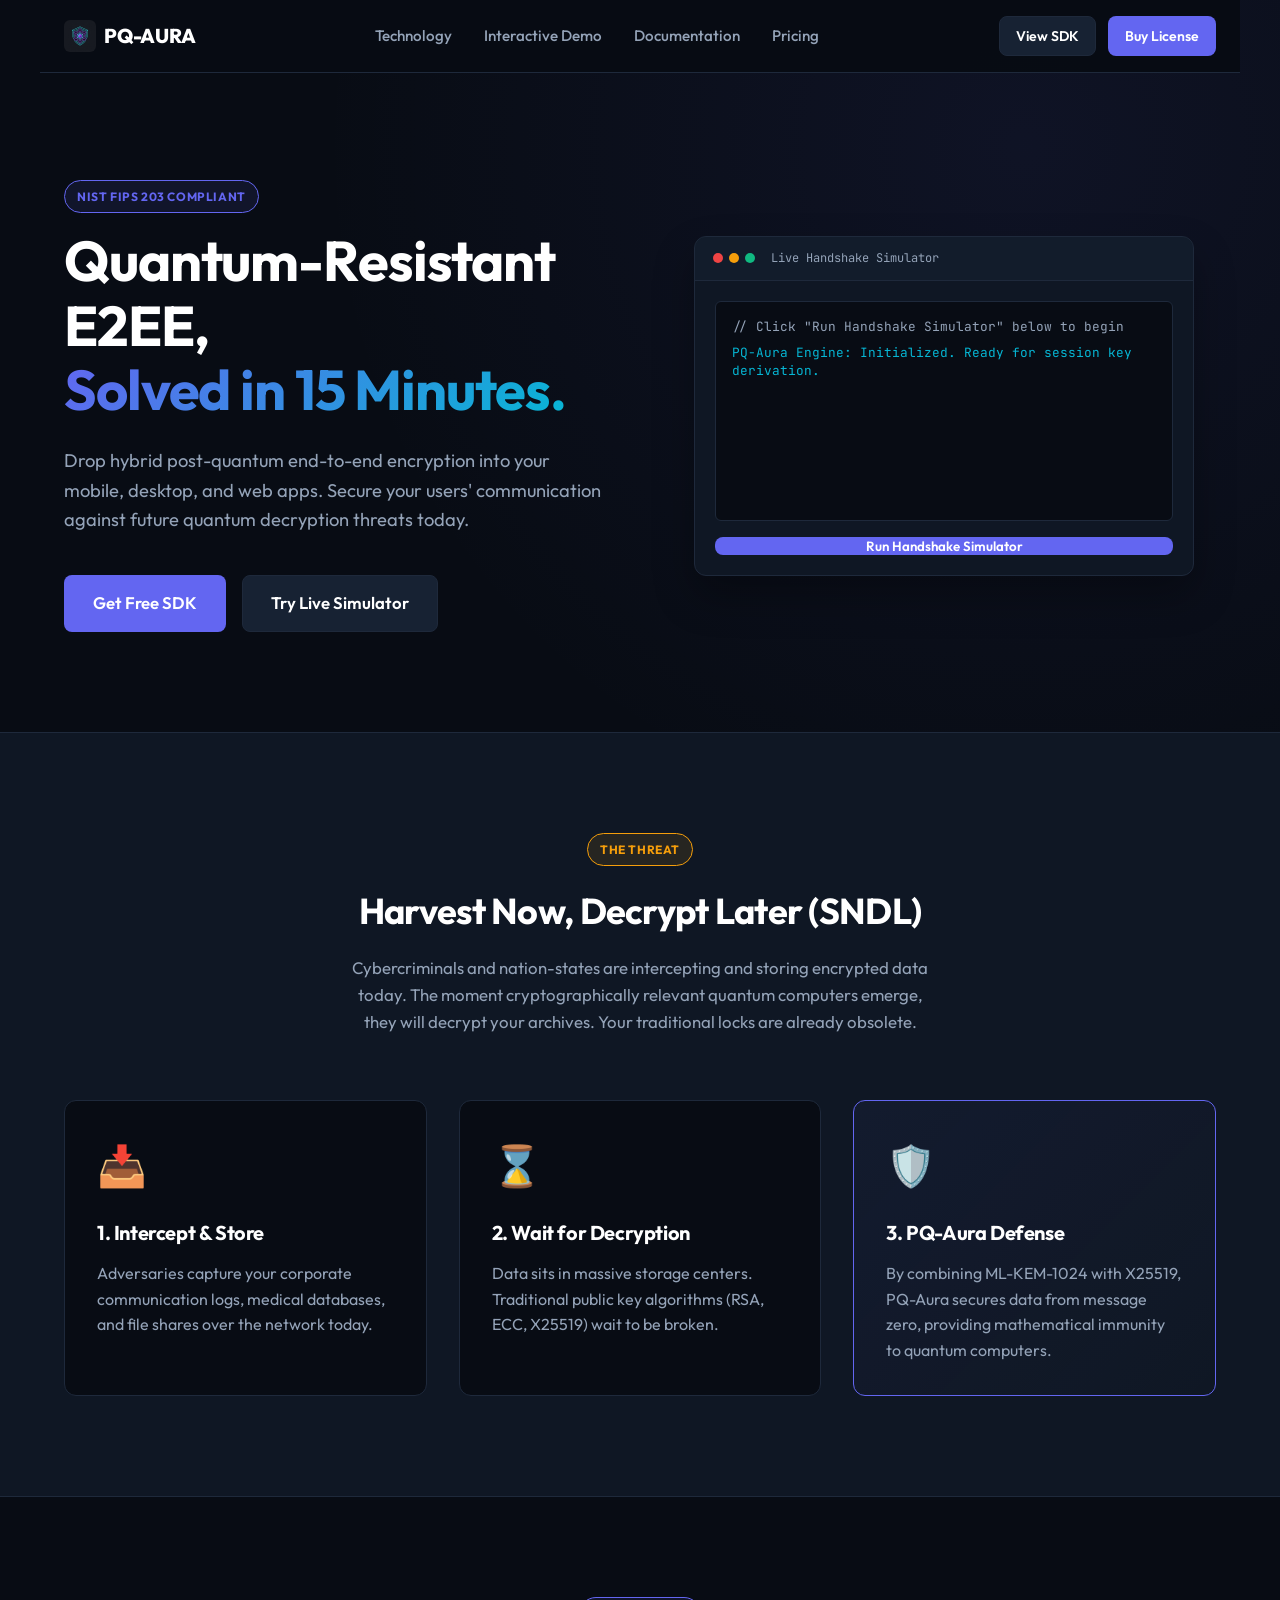
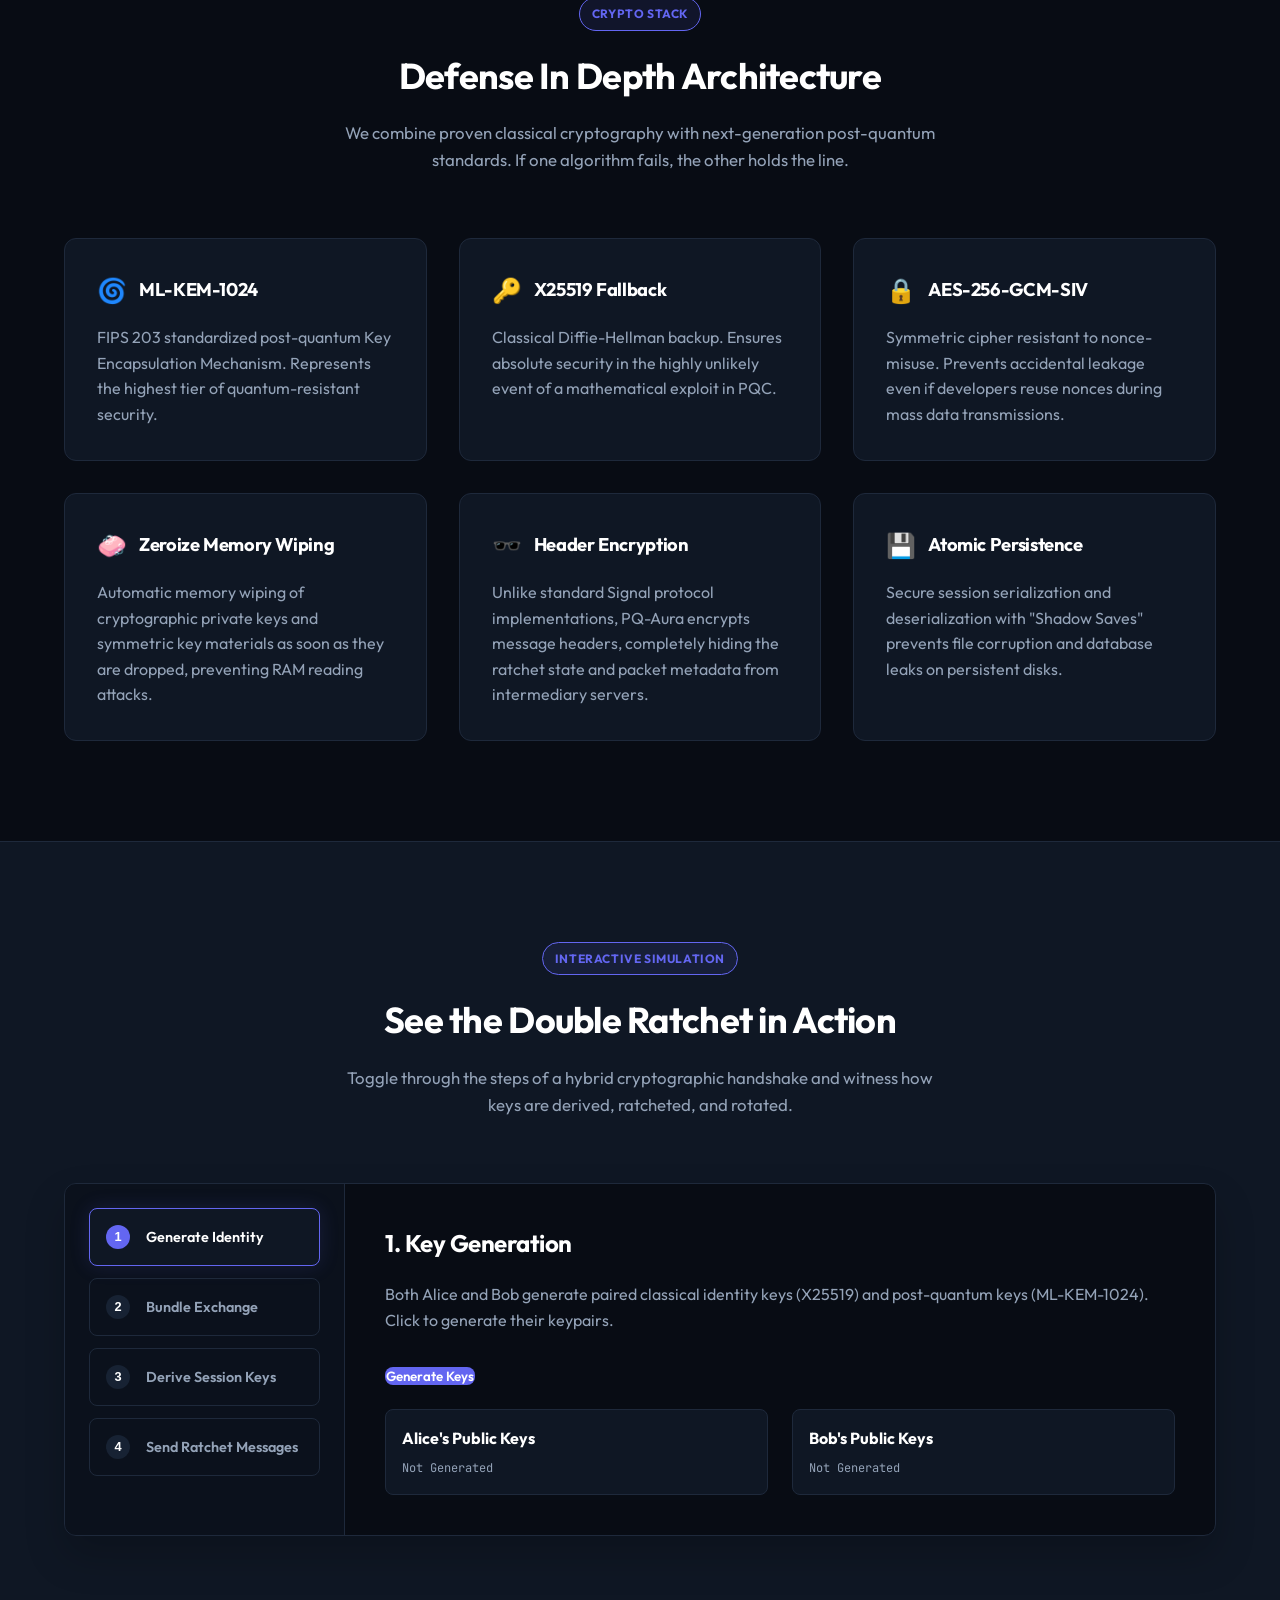
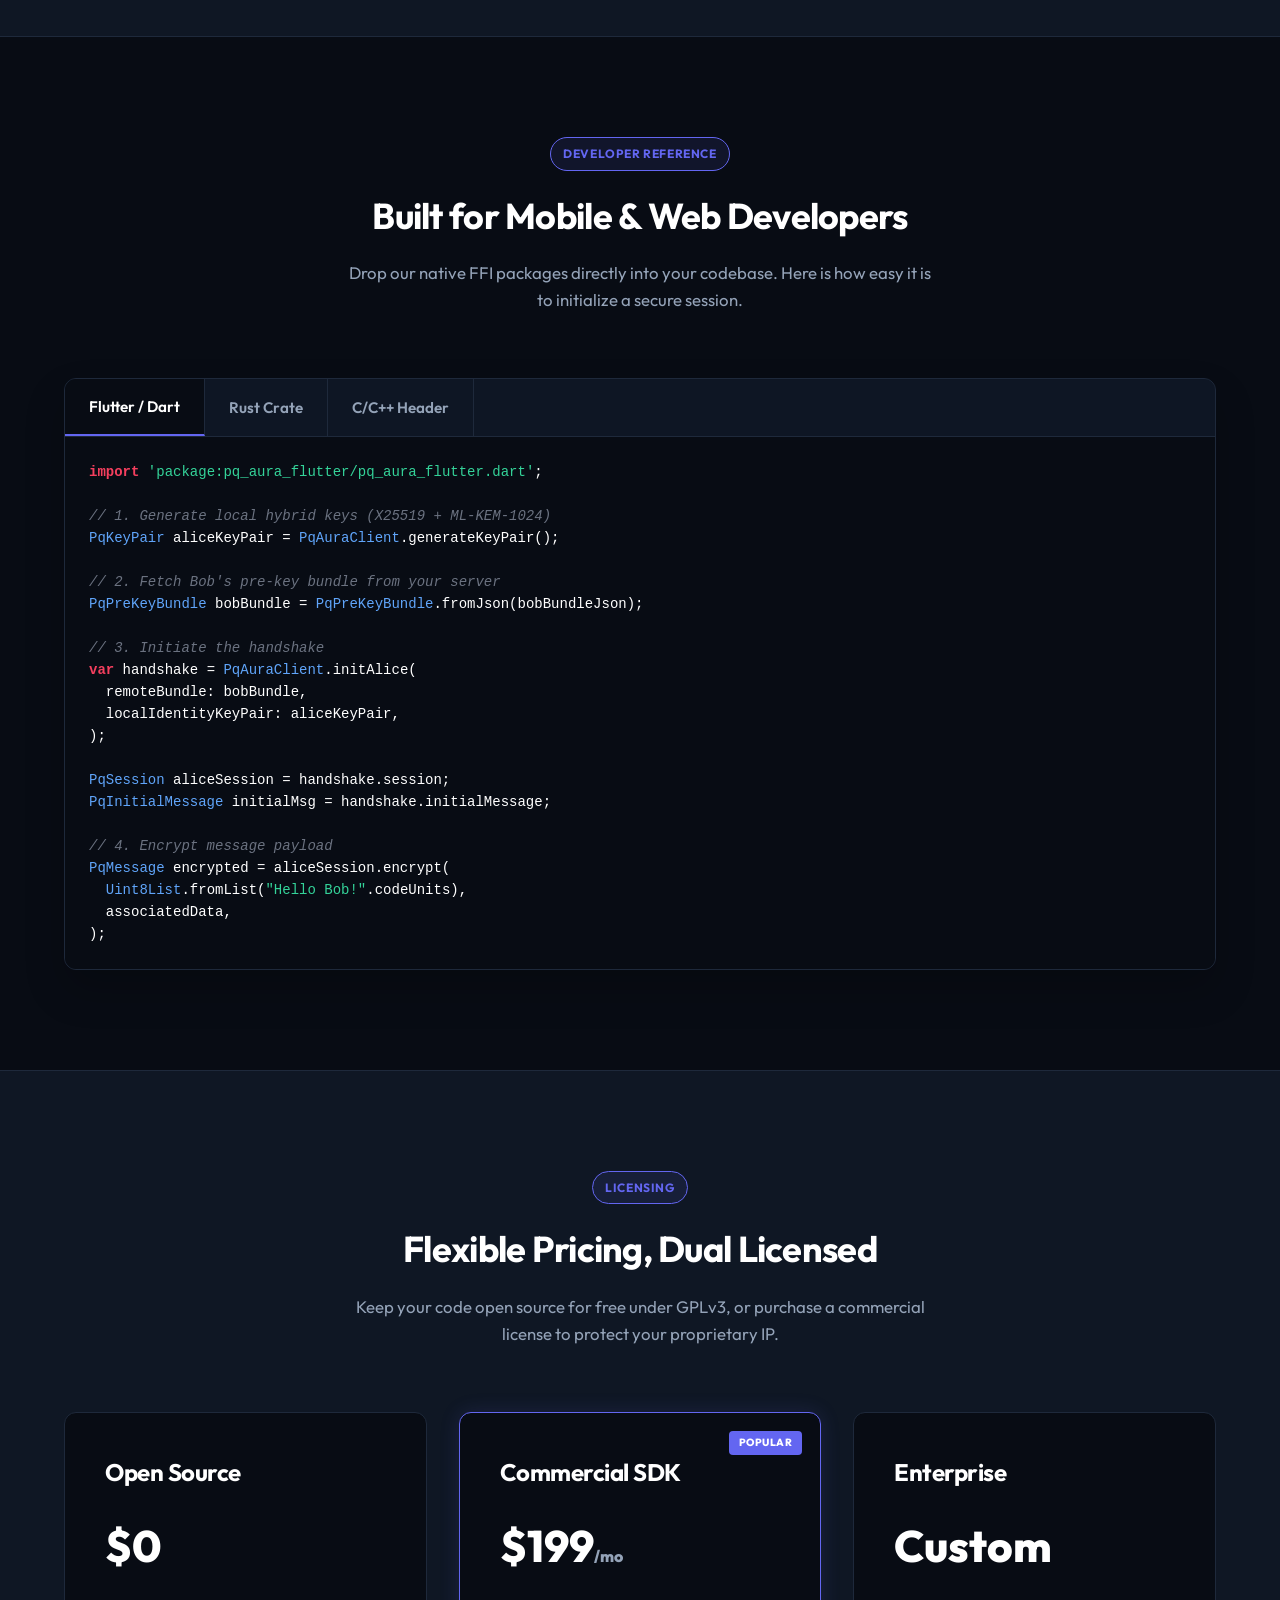
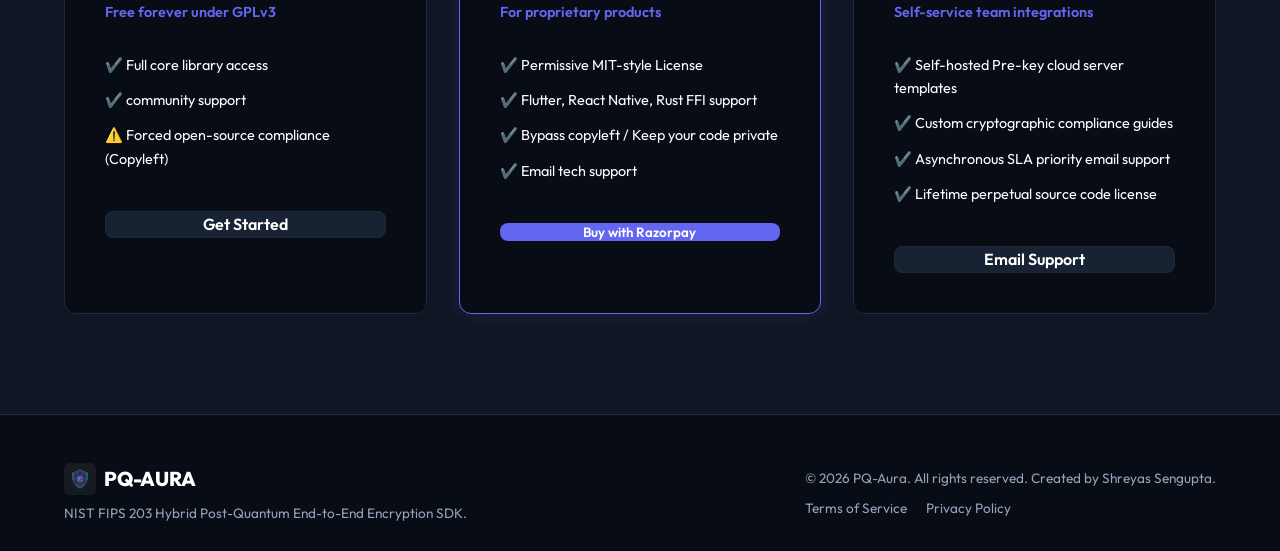
==== website/index.html @ 1860d5ac "Initial commit" ====
<!DOCTYPE html>
<html lang="en">
<head>
    <meta charset="UTF-8">
    <meta name="viewport" content="width=device-width, initial-scale=1.0">
    <title>PQ-Aura | Hybrid Post-Quantum End-to-End Encryption SDK</title>
    <meta name="description" content="Integrate hybrid post-quantum end-to-end encryption into your mobile, desktop, and web apps in 15 minutes. Pure Rust, Flutter FFI, and WebAssembly SDKs.">
    
    <!-- Premium Fonts -->
    <link rel="preconnect" href="https://fonts.googleapis.com">
    <link rel="preconnect" href="https://fonts.gstatic.com" crossorigin>
    <link href="https://fonts.googleapis.com/css2?family=Outfit:wght@300;400;500;600;700;800&family=JetBrains+Mono:wght@400;500;700&display=swap" rel="stylesheet">
    
    <!-- Styling -->
    <link rel="stylesheet" href="style.css">
</head>
<body>
    <!-- Navbar -->
    <header class="navbar" id="navbar">
        <div class="nav-container">
            <a href="#" class="logo" id="nav-logo">
                <img src="assets/logo.jpg" alt="PQ-Aura Logo" class="logo-img">
                <span class="logo-text">PQ-AURA</span>
            </a>
            <nav class="nav-links">
                <a href="#features" class="nav-link" id="link-features">Technology</a>
                <a href="#demo" class="nav-link" id="link-demo">Interactive Demo</a>
                <a href="#code" class="nav-link" id="link-code">Documentation</a>
                <a href="#pricing" class="nav-link" id="link-pricing">Pricing</a>
            </nav>
            <div class="nav-cta">
                <a href="#code" class="btn btn-secondary btn-sm" id="btn-nav-docs">View SDK</a>
                <a href="#pricing" class="btn btn-primary btn-sm" id="btn-nav-consult">Buy License</a>
            </div>
        </div>
    </header>

    <!-- Hero Section -->
    <section class="hero-section">
        <div class="hero-container">
            <div class="hero-content">
                <div class="badge" id="hero-badge">NIST FIPS 203 COMPLIANT</div>
                <h1 class="hero-title" id="hero-title">
                    Quantum-Resistant E2EE,<br>
                    <span class="gradient-text">Solved in 15 Minutes.</span>
                </h1>
                <p class="hero-subtitle" id="hero-subtitle">
                    Drop hybrid post-quantum end-to-end encryption into your mobile, desktop, and web apps. Secure your users' communication against future quantum decryption threats today.
                </p>
                <div class="hero-actions">
                    <a href="#code" class="btn btn-primary btn-lg" id="btn-hero-get-started">Get Free SDK</a>
                    <a href="#demo" class="btn btn-secondary btn-lg" id="btn-hero-demo">Try Live Simulator</a>
                </div>
            </div>
            
            <!-- Interactive Handshake Visualizer -->
            <div class="hero-visual">
                <div class="visual-card" id="visual-card">
                    <div class="card-header">
                        <div class="dots">
                            <span class="dot red"></span>
                            <span class="dot yellow"></span>
                            <span class="dot green"></span>
                        </div>
                        <span class="header-title">Live Handshake Simulator</span>
                    </div>
                    <div class="card-body">
                        <div class="console-output" id="console-output">
                            <div class="console-line text-muted">// Click "Run Handshake Simulator" below to begin</div>
                            <div class="console-line text-info">PQ-Aura Engine: Initialized. Ready for session key derivation.</div>
                        </div>
                        <button class="btn btn-primary btn-block" id="btn-run-simulation">Run Handshake Simulator</button>
                    </div>
                </div>
            </div>
        </div>
    </section>

    <!-- Threat Section -->
    <section class="threat-section">
        <div class="threat-container">
            <div class="section-header">
                <div class="badge badge-warning">THE THREAT</div>
                <h2 class="section-title">Harvest Now, Decrypt Later (SNDL)</h2>
                <p class="section-desc">
                    Cybercriminals and nation-states are intercepting and storing encrypted data today. The moment cryptographically relevant quantum computers emerge, they will decrypt your archives. Your traditional locks are already obsolete.
                </p>
            </div>
            
            <div class="threat-grid">
                <div class="threat-card" id="threat-capture">
                    <div class="threat-icon">📥</div>
                    <h3>1. Intercept & Store</h3>
                    <p>Adversaries capture your corporate communication logs, medical databases, and file shares over the network today.</p>
                </div>
                <div class="threat-card" id="threat-wait">
                    <div class="threat-icon">⌛</div>
                    <h3>2. Wait for Decryption</h3>
                    <p>Data sits in massive storage centers. Traditional public key algorithms (RSA, ECC, X25519) wait to be broken.</p>
                </div>
                <div class="threat-card highlight-card" id="threat-defense">
                    <div class="threat-icon">🛡️</div>
                    <h3>3. PQ-Aura Defense</h3>
                    <p>By combining ML-KEM-1024 with X25519, PQ-Aura secures data from message zero, providing mathematical immunity to quantum computers.</p>
                </div>
            </div>
        </div>
    </section>

    <!-- Core Technology / Features -->
    <section class="features-section" id="features">
        <div class="features-container">
            <div class="section-header">
                <div class="badge">CRYPTO STACK</div>
                <h2 class="section-title">Defense In Depth Architecture</h2>
                <p class="section-desc">
                    We combine proven classical cryptography with next-generation post-quantum standards. If one algorithm fails, the other holds the line.
                </p>
            </div>

            <div class="features-grid">
                <div class="feature-card" id="feat-kem">
                    <div class="feature-header">
                        <span class="feature-icon">🌀</span>
                        <h3>ML-KEM-1024</h3>
                    </div>
                    <p>FIPS 203 standardized post-quantum Key Encapsulation Mechanism. Represents the highest tier of quantum-resistant security.</p>
                </div>

                <div class="feature-card" id="feat-dh">
                    <div class="feature-header">
                        <span class="feature-icon">🔑</span>
                        <h3>X25519 Fallback</h3>
                    </div>
                    <p>Classical Diffie-Hellman backup. Ensures absolute security in the highly unlikely event of a mathematical exploit in PQC.</p>
                </div>

                <div class="feature-card" id="feat-cipher">
                    <div class="feature-header">
                        <span class="feature-icon">🔒</span>
                        <h3>AES-256-GCM-SIV</h3>
                    </div>
                    <p>Symmetric cipher resistant to nonce-misuse. Prevents accidental leakage even if developers reuse nonces during mass data transmissions.</p>
                </div>

                <div class="feature-card" id="feat-zeroize">
                    <div class="feature-header">
                        <span class="feature-icon">🧼</span>
                        <h3>Zeroize Memory Wiping</h3>
                    </div>
                    <p>Automatic memory wiping of cryptographic private keys and symmetric key materials as soon as they are dropped, preventing RAM reading attacks.</p>
                </div>

                <div class="feature-card" id="feat-header">
                    <div class="feature-header">
                        <span class="feature-icon">🕶️</span>
                        <h3>Header Encryption</h3>
                    </div>
                    <p>Unlike standard Signal protocol implementations, PQ-Aura encrypts message headers, completely hiding the ratchet state and packet metadata from intermediary servers.</p>
                </div>

                <div class="feature-card" id="feat-atomic">
                    <div class="feature-header">
                        <span class="feature-icon">💾</span>
                        <h3>Atomic Persistence</h3>
                    </div>
                    <p>Secure session serialization and deserialization with "Shadow Saves" prevents file corruption and database leaks on persistent disks.</p>
                </div>
            </div>
        </div>
    </section>

    <!-- Live Demo / Interactive playroom -->
    <section class="demo-section" id="demo">
        <div class="demo-container">
            <div class="section-header">
                <div class="badge">INTERACTIVE SIMULATION</div>
                <h2 class="section-title">See the Double Ratchet in Action</h2>
                <p class="section-desc">
                    Toggle through the steps of a hybrid cryptographic handshake and witness how keys are derived, ratcheted, and rotated.
                </p>
            </div>

            <div class="simulator-layout">
                <div class="simulator-controls">
                    <button class="sim-step-btn active" data-step="1" id="sim-btn-step1">
                        <span class="step-num">1</span>
                        <span class="step-lbl">Generate Identity</span>
                    </button>
                    <button class="sim-step-btn" data-step="2" id="sim-btn-step2">
                        <span class="step-num">2</span>
                        <span class="step-lbl">Bundle Exchange</span>
                    </button>
                    <button class="sim-step-btn" data-step="3" id="sim-btn-step3">
                        <span class="step-num">3</span>
                        <span class="step-lbl">Derive Session Keys</span>
                    </button>
                    <button class="sim-step-btn" data-step="4" id="sim-btn-step4">
                        <span class="step-num">4</span>
                        <span class="step-lbl">Send Ratchet Messages</span>
                    </button>
                </div>

                <div class="simulator-display">
                    <div class="sim-pane active" id="pane-step1">
                        <h3>1. Key Generation</h3>
                        <p>Both Alice and Bob generate paired classical identity keys (X25519) and post-quantum keys (ML-KEM-1024). Click to generate their keypairs.</p>
                        <div class="sim-action-area">
                            <button class="btn btn-primary" id="btn-gen-keys">Generate Keys</button>
                        </div>
                        <div class="keys-display">
                            <div class="key-box">
                                <strong>Alice's Public Keys</strong>
                                <span class="key-str text-muted" id="alice-key-display">Not Generated</span>
                            </div>
                            <div class="key-box">
                                <strong>Bob's Public Keys</strong>
                                <span class="key-str text-muted" id="bob-key-display">Not Generated</span>
                            </div>
                        </div>
                    </div>

                    <div class="sim-pane" id="pane-step2">
                        <h3>2. Pre-Key Bundle Upload</h3>
                        <p>Bob registers and uploads his Identity Key and Signed Pre-Key to our hosted cloud Key Server so that Alice can start a session with him offline.</p>
                        <div class="sim-action-area">
                            <button class="btn btn-primary" id="btn-upload-bundle" disabled>Upload Bob's Pre-key Bundle</button>
                        </div>
                        <div class="console-terminal" id="terminal-step2">
                            <span class="text-muted">// Ready to upload...</span>
                        </div>
                    </div>

                    <div class="sim-pane" id="pane-step3">
                        <h3>3. Hybrid Key Derivation</h3>
                        <p>Alice fetches Bob's bundle and mixes entropy from the X25519 DH exchange and ML-KEM-1024 encapsulation using BLAKE3 to establish a unified root key.</p>
                        <div class="sim-action-area">
                            <button class="btn btn-primary" id="btn-derive-sk" disabled>Derive Root Keys</button>
                        </div>
                        <div class="console-terminal" id="terminal-step3">
                            <span class="text-muted">// Ready to derive...</span>
                        </div>
                    </div>

                    <div class="sim-pane" id="pane-step4">
                        <h3>4. Encrypted Chat Simulator</h3>
                        <p>Alice and Bob can now exchange messages. For every single message sent, their keys ratchet forward, ensuring perfect forward secrecy.</p>
                        <div class="chat-wrapper">
                            <div class="chat-box" id="chat-messages">
                                <div class="chat-msg system">Session established. Send a message to initiate the ratchet.</div>
                            </div>
                            <div class="chat-input-bar">
                                <input type="text" placeholder="Type a message..." id="chat-input-field" disabled>
                                <button class="btn btn-primary btn-sm" id="chat-send-btn" disabled>Send</button>
                            </div>
                        </div>
                    </div>
                </div>
            </div>
        </div>
    </section>

    <!-- Code Documentation TABS -->
    <section class="code-section" id="code">
        <div class="code-container">
            <div class="section-header">
                <div class="badge">DEVELOPER REFERENCE</div>
                <h2 class="section-title">Built for Mobile & Web Developers</h2>
                <p class="section-desc">
                    Drop our native FFI packages directly into your codebase. Here is how easy it is to initialize a secure session.
                </p>
            </div>

            <div class="code-tabs">
                <div class="tab-headers">
                    <button class="tab-header-btn active" data-tab="flutter" id="tab-btn-flutter">Flutter / Dart</button>
                    <button class="tab-header-btn" data-tab="rust" id="tab-btn-rust">Rust Crate</button>
                    <button class="tab-header-btn" data-tab="c" id="tab-btn-c">C/C++ Header</button>
                </div>

                <div class="tab-contents">
                    <!-- Flutter code -->
                    <div class="tab-content-pane active" id="tab-pane-flutter">
                        <pre><code><span class="keyword">import</span> <span class="string">'package:pq_aura_flutter/pq_aura_flutter.dart'</span>;

<span class="comment">// 1. Generate local hybrid keys (X25519 + ML-KEM-1024)</span>
<span class="type">PqKeyPair</span> aliceKeyPair = <span class="type">PqAuraClient</span>.generateKeyPair();

<span class="comment">// 2. Fetch Bob's pre-key bundle from your server</span>
<span class="type">PqPreKeyBundle</span> bobBundle = <span class="type">PqPreKeyBundle</span>.fromJson(bobBundleJson);

<span class="comment">// 3. Initiate the handshake</span>
<span class="keyword">var</span> handshake = <span class="type">PqAuraClient</span>.initAlice(
  remoteBundle: bobBundle,
  localIdentityKeyPair: aliceKeyPair,
);

<span class="type">PqSession</span> aliceSession = handshake.session;
<span class="type">PqInitialMessage</span> initialMsg = handshake.initialMessage;

<span class="comment">// 4. Encrypt message payload</span>
<span class="type">PqMessage</span> encrypted = aliceSession.encrypt(
  <span class="type">Uint8List</span>.fromList(<span class="string">"Hello Bob!"</span>.codeUnits),
  associatedData,
);</code></pre>
                    </div>

                    <!-- Rust code -->
                    <div class="tab-content-pane" id="tab-pane-rust">
                        <pre><code><span class="keyword">use</span> pq_aura::handshake::<span class="type">HandshakeEngine</span>;
<span class="keyword">use</span> pq_aura::<span class="type">RatchetEngine</span>;

<span class="comment">// Alice initiates the session using Bob's bundle</span>
<span class="keyword">let</span> (mut alice_state, initial_msg, root_key) = 
    <span class="type">HandshakeEngine</span>::initiate_alice(
        &amp;bob_bundle, 
        &amp;alice_id_pk, 
        &amp;alice_id_sk, 
        &amp;mut rng
    );

<span class="comment">// Encrypt message</span>
<span class="keyword">let</span> message = <span class="type">RatchetEngine</span>::encrypt(
    &amp;mut alice_state, 
    <span class="keyword">b</span><span class="string">"Hello Bob!"</span>, 
    associated_data, 
    &amp;mut rng
);</code></pre>
                    </div>

                    <!-- C code -->
                    <div class="tab-content-pane" id="tab-pane-c">
                        <pre><code><span class="keyword">#include</span> <span class="string">&lt;pq_aura.h&gt;</span>

<span class="comment">// Generate keypair</span>
<span class="type">FfiKeyPair</span>* keys = pqa_generate_keypair();

<span class="comment">// Encrypt message</span>
<span class="type">FfiMessage</span>* msg = pqa_encrypt(
    state, 
    plaintext, 
    plaintext_len, 
    ad, 
    ad_len
);

<span class="comment">// Clean up memory</span>
pqa_free_message(msg);
pqa_free_keypair(keys);</code></pre>
                    </div>
                </div>
            </div>
        </div>
    </section>

    <!-- Pricing Section -->
    <section class="pricing-section" id="pricing">
        <div class="pricing-container">
            <div class="section-header">
                <div class="badge">LICENSING</div>
                <h2 class="section-title">Flexible Pricing, Dual Licensed</h2>
                <p class="section-desc">
                    Keep your code open source for free under GPLv3, or purchase a commercial license to protect your proprietary IP.
                </p>
            </div>

            <div class="pricing-grid">
                <div class="pricing-card" id="price-oss">
                    <h3>Open Source</h3>
                    <div class="price">$0</div>
                    <p class="price-subtitle">Free forever under GPLv3</p>
                    <ul class="price-features">
                        <li>✔️ Full core library access</li>
                        <li>✔️ community support</li>
                        <li>⚠️ Forced open-source compliance (Copyleft)</li>
                    </ul>
                    <a href="#code" class="btn btn-secondary btn-block" id="btn-pricing-oss">Get Started</a>
                </div>

                <div class="pricing-card popular-card" id="price-commercial">
                    <div class="card-badge">POPULAR</div>
                    <h3>Commercial SDK</h3>
                    <div class="price">$199<span>/mo</span></div>
                    <p class="price-subtitle">For proprietary products</p>
                    <ul class="price-features">
                        <li>✔️ Permissive MIT-style License</li>
                        <li>✔️ Flutter, React Native, Rust FFI support</li>
                        <li>✔️ Bypass copyleft / Keep your code private</li>
                        <li>✔️ Email tech support</li>
                    </ul>
                    <button class="btn btn-primary btn-block" id="btn-pricing-commercial">Buy with Razorpay</button>
                </div>

                <div class="pricing-card" id="price-enterprise">
                    <h3>Enterprise</h3>
                    <div class="price">Custom</div>
                    <p class="price-subtitle">Self-service team integrations</p>
                    <ul class="price-features">
                        <li>✔️ Self-hosted Pre-key cloud server templates</li>
                        <li>✔️ Custom cryptographic compliance guides</li>
                        <li>✔️ Asynchronous SLA priority email support</li>
                        <li>✔️ Lifetime perpetual source code license</li>
                    </ul>
                    <a href="mailto:support@pqaura.com" class="btn btn-secondary btn-block" id="btn-pricing-enterprise">Email Support</a>
                </div>
            </div>
        </div>
    </section>

    <!-- Footer -->
    <footer class="footer">
        <div class="footer-container">
            <div class="footer-left">
                <a href="#" class="logo">
                    <img src="assets/logo.jpg" alt="PQ-Aura Logo" class="logo-img">
                    <span class="logo-text">PQ-AURA</span>
                </a>
                <p>NIST FIPS 203 Hybrid Post-Quantum End-to-End Encryption SDK.</p>
            </div>
            <div class="footer-right">
                <p>&copy; 2026 PQ-Aura. All rights reserved. Created by Shreyas Sengupta.</p>
                <p style="margin-top:8px;">
                    <a href="terms.html" style="color:var(--text-muted);text-decoration:none;margin-right:16px;transition:color 0.2s;" onmouseover="this.style.color='var(--accent-primary)'" onmouseout="this.style.color='var(--text-muted)'">Terms of Service</a>
                    <a href="privacy.html" style="color:var(--text-muted);text-decoration:none;transition:color 0.2s;" onmouseover="this.style.color='var(--accent-primary)'" onmouseout="this.style.color='var(--text-muted)'">Privacy Policy</a>
                </p>
            </div>
        </div>
    </footer>

    <!-- Logic -->
    <script src="app.js"></script>
</body>
</html>
---- website/style.css ----
/* ==========================================================================
   CSS Variables & Design Tokens
   ========================================================================== */
:root {
  --bg-primary: #080c14;
  --bg-secondary: #0f1724;
  --bg-tertiary: #172233;
  --accent-primary: #6366f1;
  --accent-primary-hover: #4f46e5;
  --accent-secondary: #06b6d4;
  --accent-secondary-hover: #0891b2;
  --text-primary: #ffffff;
  --text-secondary: #94a3b8;
  --border-color: #1e293b;
  --border-color-active: #334155;
  
  --warning: #f59e0b;
  --success: #10b981;
  --error: #ef4444;
  
  --font-sans: 'Outfit', -apple-system, BlinkMacSystemFont, "Segoe UI", Roboto, Helvetica, Arial, sans-serif;
  --font-mono: 'JetBrains Mono', source-code-pro, Menlo, Monaco, Consolas, "Courier New", monospace;
  
  --transition-smooth: all 0.3s cubic-bezier(0.4, 0, 0.2, 1);
  --shadow-glow: 0 0 20px rgba(99, 102, 241, 0.15);
}

/* ==========================================================================
   Base Reset
   ========================================================================== */
* {
  box-sizing: border-box;
  margin: 0;
  padding: 0;
}

html {
  scroll-behavior: smooth;
}

body {
  background-color: var(--bg-primary);
  color: var(--text-primary);
  font-family: var(--font-sans);
  line-height: 1.6;
  overflow-x: hidden;
}

a {
  text-decoration: none;
  color: inherit;
}

/* ==========================================================================
   Typography & Headers
   ========================================================================== */
h1, h2, h3, h4 {
  font-weight: 700;
  letter-spacing: -0.02em;
}

p {
  color: var(--text-secondary);
}

/* ==========================================================================
   Layout Containers
   ========================================================================== */
.navbar, .hero-container, .threat-container, .features-container, .demo-container, .code-container, .pricing-container, .footer-container {
  max-width: 1200px;
  margin: 0 auto;
  padding: 0 24px;
}

/* ==========================================================================
   Buttons & UI Elements
   ========================================================================== */
.btn {
  display: inline-flex;
  align-items: center;
  justify-content: center;
  font-weight: 600;
  border-radius: 8px;
  transition: var(--transition-smooth);
  cursor: pointer;
  border: 1px solid transparent;
  font-family: var(--font-sans);
}

.btn-primary {
  background-color: var(--accent-primary);
  color: var(--text-primary);
}

.btn-primary:hover {
  background-color: var(--accent-primary-hover);
  box-shadow: var(--shadow-glow);
  transform: translateY(-2px);
}

.btn-secondary {
  background-color: var(--bg-tertiary);
  border-color: var(--border-color);
  color: var(--text-primary);
}

.btn-secondary:hover {
  background-color: var(--bg-secondary);
  border-color: var(--accent-primary);
  transform: translateY(-2px);
}

.btn-block {
  display: flex;
  width: 100%;
}

.btn-sm {
  padding: 8px 16px;
  font-size: 0.875rem;
}

.btn-lg {
  padding: 14px 28px;
  font-size: 1.05rem;
}

.badge {
  display: inline-flex;
  padding: 6px 12px;
  background-color: rgba(99, 102, 241, 0.1);
  border: 1px solid var(--accent-primary);
  color: var(--accent-primary);
  font-size: 0.75rem;
  font-weight: 700;
  border-radius: 9999px;
  letter-spacing: 0.05em;
  margin-bottom: 16px;
  text-transform: uppercase;
}

.badge-warning {
  background-color: rgba(245, 158, 11, 0.1);
  border-color: var(--warning);
  color: var(--warning);
}

.gradient-text {
  background: linear-gradient(135deg, var(--accent-primary) 0%, var(--accent-secondary) 100%);
  -webkit-background-clip: text;
  -webkit-text-fill-color: transparent;
}

/* ==========================================================================
   Navigation Bar
   ========================================================================== */
.navbar {
  position: fixed;
  top: 0;
  left: 0;
  right: 0;
  z-index: 1000;
  background-color: rgba(8, 12, 20, 0.95);
  border-bottom: 1px solid var(--border-color);
  padding-top: 16px;
  padding-bottom: 16px;
}

.nav-container {
  display: flex;
  align-items: center;
  justify-content: space-between;
}

.logo {
  display: flex;
  align-items: center;
  gap: 8px;
  font-size: 1.25rem;
  font-weight: 800;
  letter-spacing: -0.01em;
}

.logo-img {
  width: 32px;
  height: 32px;
  border-radius: 6px;
  object-fit: cover;
}

.logo-icon {
  font-size: 1.5rem;
}

.nav-links {
  display: flex;
  gap: 32px;
}

.nav-link {
  font-size: 0.95rem;
  font-weight: 500;
  color: var(--text-secondary);
  transition: var(--transition-smooth);
}

.nav-link:hover {
  color: var(--text-primary);
}

.nav-cta {
  display: flex;
  gap: 12px;
}

/* ==========================================================================
   Hero Section
   ========================================================================== */
.hero-section {
  padding-top: 180px;
  padding-bottom: 100px;
  background: radial-gradient(circle at 80% 20%, rgba(99, 102, 241, 0.08) 0%, transparent 60%);
}

.hero-container {
  display: grid;
  grid-template-columns: 1fr 1fr;
  align-items: center;
  gap: 64px;
}

.hero-content {
  max-width: 540px;
}

.hero-title {
  font-size: 3.5rem;
  line-height: 1.15;
  margin-bottom: 24px;
}

.hero-subtitle {
  font-size: 1.15rem;
  margin-bottom: 40px;
  line-height: 1.6;
}

.hero-actions {
  display: flex;
  gap: 16px;
}

/* Hero Interactive Terminal Graphic */
.hero-visual {
  display: flex;
  justify-content: center;
}

.visual-card {
  width: 100%;
  max-width: 500px;
  background-color: var(--bg-secondary);
  border: 1px solid var(--border-color);
  border-radius: 12px;
  box-shadow: 0 20px 40px rgba(0, 0, 0, 0.3);
  overflow: hidden;
}

.card-header {
  background-color: rgba(23, 34, 51, 0.5);
  border-bottom: 1px solid var(--border-color);
  padding: 12px 18px;
  display: flex;
  align-items: center;
  gap: 16px;
}

.dots {
  display: flex;
  gap: 6px;
}

.dot {
  width: 10px;
  height: 10px;
  border-radius: 50%;
}

.dot.red { background-color: var(--error); }
.dot.yellow { background-color: var(--warning); }
.dot.green { background-color: var(--success); }

.header-title {
  font-family: var(--font-mono);
  font-size: 0.75rem;
  color: var(--text-secondary);
}

.card-body {
  padding: 20px;
}

.console-output {
  height: 220px;
  background-color: var(--bg-primary);
  border: 1px solid var(--border-color);
  border-radius: 6px;
  padding: 16px;
  font-family: var(--font-mono);
  font-size: 0.8rem;
  overflow-y: auto;
  margin-bottom: 16px;
  display: flex;
  flex-direction: column;
  gap: 8px;
  white-space: pre-wrap;
}

.console-line {
  line-height: 1.4;
}

.text-muted { color: var(--text-secondary); }
.text-info { color: var(--accent-secondary); }
.text-success { color: var(--success); }
.text-warning { color: var(--warning); }

/* ==========================================================================
   Threat Section
   ========================================================================== */
.threat-section {
  padding: 100px 0;
  background-color: var(--bg-secondary);
  border-top: 1px solid var(--border-color);
  border-bottom: 1px solid var(--border-color);
}

.section-header {
  text-align: center;
  max-width: 600px;
  margin: 0 auto 64px auto;
}

.section-title {
  font-size: 2.25rem;
  margin-bottom: 16px;
}

.section-desc {
  font-size: 1.05rem;
}

.threat-grid {
  display: grid;
  grid-template-columns: 1fr 1fr 1fr;
  gap: 32px;
}

.threat-card {
  background-color: var(--bg-primary);
  border: 1px solid var(--border-color);
  padding: 32px;
  border-radius: 12px;
  transition: var(--transition-smooth);
}

.threat-card:hover {
  border-color: var(--accent-primary);
  transform: translateY(-4px);
}

.threat-icon {
  font-size: 2.5rem;
  margin-bottom: 20px;
}

.threat-card h3 {
  font-size: 1.25rem;
  margin-bottom: 12px;
}

.highlight-card {
  border-color: var(--accent-primary);
  background: linear-gradient(135deg, rgba(99, 102, 241, 0.05) 0%, transparent 100%);
}

/* ==========================================================================
   Features Section
   ========================================================================== */
.features-section {
  padding: 100px 0;
}

.features-grid {
  display: grid;
  grid-template-columns: repeat(3, 1fr);
  gap: 32px;
}

.feature-card {
  background-color: var(--bg-secondary);
  border: 1px solid var(--border-color);
  padding: 32px;
  border-radius: 12px;
  transition: var(--transition-smooth);
}

.feature-card:hover {
  border-color: var(--accent-primary);
  transform: translateY(-4px);
  box-shadow: var(--shadow-glow);
}

.feature-header {
  display: flex;
  align-items: center;
  gap: 12px;
  margin-bottom: 16px;
}

.feature-icon {
  font-size: 1.5rem;
}

.feature-card h3 {
  font-size: 1.15rem;
}

/* ==========================================================================
   Interactive Demo Section
   ========================================================================== */
.demo-section {
  padding: 100px 0;
  background-color: var(--bg-secondary);
  border-top: 1px solid var(--border-color);
  border-bottom: 1px solid var(--border-color);
}

.simulator-layout {
  display: grid;
  grid-template-columns: 280px 1fr;
  background-color: var(--bg-primary);
  border: 1px solid var(--border-color);
  border-radius: 12px;
  overflow: hidden;
  box-shadow: 0 20px 40px rgba(0, 0, 0, 0.2);
}

.simulator-controls {
  background-color: rgba(15, 23, 36, 0.5);
  border-right: 1px solid var(--border-color);
  padding: 24px;
  display: flex;
  flex-direction: column;
  gap: 12px;
}

.sim-step-btn {
  background: none;
  border: 1px solid var(--border-color);
  border-radius: 8px;
  padding: 16px;
  cursor: pointer;
  display: flex;
  align-items: center;
  gap: 16px;
  transition: var(--transition-smooth);
  width: 100%;
  text-align: left;
}

.sim-step-btn:hover {
  background-color: var(--bg-secondary);
  border-color: var(--accent-primary);
}

.sim-step-btn.active {
  background-color: var(--bg-secondary);
  border-color: var(--accent-primary);
  box-shadow: var(--shadow-glow);
}

.step-num {
  width: 24px;
  height: 24px;
  border-radius: 50%;
  background-color: var(--bg-tertiary);
  color: var(--text-primary);
  display: flex;
  align-items: center;
  justify-content: center;
  font-size: 0.8rem;
  font-weight: 700;
}

.sim-step-btn.active .step-num {
  background-color: var(--accent-primary);
}

.step-lbl {
  font-family: var(--font-sans);
  font-weight: 600;
  font-size: 0.9rem;
  color: var(--text-secondary);
}

.sim-step-btn.active .step-lbl {
  color: var(--text-primary);
}

.simulator-display {
  padding: 40px;
}

.sim-pane {
  display: none;
}

.sim-pane.active {
  display: flex;
  flex-direction: column;
  gap: 20px;
}

.sim-pane h3 {
  font-size: 1.5rem;
}

.sim-action-area {
  margin-top: 10px;
}

.keys-display {
  display: grid;
  grid-template-columns: 1fr 1fr;
  gap: 24px;
}

.key-box {
  background-color: var(--bg-secondary);
  border: 1px solid var(--border-color);
  padding: 16px;
  border-radius: 8px;
  display: flex;
  flex-direction: column;
  gap: 8px;
}

.key-str {
  font-family: var(--font-mono);
  font-size: 0.75rem;
  word-break: break-all;
}

.console-terminal {
  height: 160px;
  background-color: var(--bg-secondary);
  border: 1px solid var(--border-color);
  border-radius: 8px;
  padding: 16px;
  font-family: var(--font-mono);
  font-size: 0.8rem;
  overflow-y: auto;
}

/* Chat box wrapper styling */
.chat-wrapper {
  background-color: var(--bg-secondary);
  border: 1px solid var(--border-color);
  border-radius: 8px;
  display: flex;
  flex-direction: column;
  height: 300px;
}

.chat-box {
  flex-grow: 1;
  padding: 16px;
  overflow-y: auto;
  display: flex;
  flex-direction: column;
  gap: 12px;
}

.chat-msg {
  max-width: 70%;
  padding: 10px 14px;
  border-radius: 8px;
  font-size: 0.9rem;
}

.chat-msg.alice {
  background-color: var(--accent-primary);
  align-self: flex-start;
}

.chat-msg.bob {
  background-color: var(--accent-secondary);
  color: var(--bg-primary);
  align-self: flex-end;
}

.chat-msg.system {
  background-color: rgba(255, 255, 255, 0.05);
  align-self: center;
  font-size: 0.75rem;
  color: var(--text-secondary);
}

.chat-input-bar {
  display: flex;
  border-top: 1px solid var(--border-color);
  padding: 12px;
  gap: 12px;
}

.chat-input-bar input {
  flex-grow: 1;
  background-color: var(--bg-primary);
  border: 1px solid var(--border-color);
  border-radius: 6px;
  padding: 8px 12px;
  color: var(--text-primary);
  font-family: var(--font-sans);
}

.chat-input-bar input:focus {
  outline: none;
  border-color: var(--accent-primary);
}

/* ==========================================================================
   Code Reference Section
   ========================================================================== */
.code-section {
  padding: 100px 0;
}

.code-tabs {
  background-color: var(--bg-secondary);
  border: 1px solid var(--border-color);
  border-radius: 12px;
  overflow: hidden;
  box-shadow: 0 20px 40px rgba(0, 0, 0, 0.2);
}

.tab-headers {
  display: flex;
  background-color: rgba(15, 23, 36, 0.5);
  border-bottom: 1px solid var(--border-color);
}

.tab-header-btn {
  background: none;
  border: none;
  padding: 18px 24px;
  cursor: pointer;
  font-family: var(--font-sans);
  font-weight: 600;
  font-size: 0.95rem;
  color: var(--text-secondary);
  border-right: 1px solid var(--border-color);
  transition: var(--transition-smooth);
}

.tab-header-btn:hover {
  background-color: var(--bg-secondary);
  color: var(--text-primary);
}

.tab-header-btn.active {
  background-color: var(--bg-primary);
  color: var(--text-primary);
  border-bottom: 2px solid var(--accent-primary);
}

.tab-contents {
  background-color: var(--bg-primary);
}

.tab-content-pane {
  display: none;
  padding: 24px;
}

.tab-content-pane.active {
  display: block;
}

pre {
  font-family: var(--font-mono);
  font-size: 0.875rem;
  overflow-x: auto;
  line-height: 1.5;
}

.keyword { color: #f43f5e; font-weight: bold; }
.type { color: #60a5fa; }
.string { color: #34d399; }
.comment { color: #6b7280; font-style: italic; }

/* ==========================================================================
   Pricing Section
   ========================================================================== */
.pricing-section {
  padding: 100px 0;
  background-color: var(--bg-secondary);
  border-top: 1px solid var(--border-color);
}

.pricing-grid {
  display: grid;
  grid-template-columns: repeat(3, 1fr);
  gap: 32px;
}

.pricing-card {
  background-color: var(--bg-primary);
  border: 1px solid var(--border-color);
  padding: 40px;
  border-radius: 12px;
  position: relative;
  display: flex;
  flex-direction: column;
  gap: 20px;
  transition: var(--transition-smooth);
}

.pricing-card:hover {
  transform: translateY(-4px);
}

.pricing-card h3 {
  font-size: 1.5rem;
}

.price {
  font-size: 2.75rem;
  font-weight: 800;
}

.price span {
  font-size: 1rem;
  color: var(--text-secondary);
}

.price-subtitle {
  font-size: 0.9rem;
  color: var(--accent-primary);
  font-weight: 600;
}

.price-features {
  list-style: none;
  display: flex;
  flex-direction: column;
  gap: 12px;
  margin: 10px 0 20px 0;
}

.price-features li {
  font-size: 0.9rem;
}

.popular-card {
  border-color: var(--accent-primary);
  box-shadow: var(--shadow-glow);
}

.card-badge {
  position: absolute;
  top: 18px;
  right: 18px;
  background-color: var(--accent-primary);
  color: var(--text-primary);
  font-size: 0.65rem;
  font-weight: 800;
  padding: 4px 10px;
  border-radius: 4px;
  letter-spacing: 0.05em;
}

/* ==========================================================================
   Footer
   ========================================================================== */
.footer {
  padding: 48px 0;
  border-top: 1px solid var(--border-color);
  background-color: var(--bg-primary);
}

.footer-container {
  display: flex;
  justify-content: space-between;
  align-items: center;
}

.footer-left {
  display: flex;
  flex-direction: column;
  gap: 8px;
}

.footer-left p {
  font-size: 0.85rem;
}

.footer-right p {
  font-size: 0.85rem;
  color: var(--text-secondary);
}

/* ==========================================================================
   Responsive Breakpoints
   ========================================================================== */
@media (max-width: 1024px) {
  .hero-container {
    grid-template-columns: 1fr;
    gap: 48px;
    text-align: center;
  }
  .hero-content {
    margin: 0 auto;
  }
  .hero-actions {
    justify-content: center;
  }
  .features-grid, .pricing-grid, .threat-grid {
    grid-template-columns: 1fr;
  }
}

@media (max-width: 768px) {
  .nav-links {
    display: none;
  }
  .simulator-layout {
    grid-template-columns: 1fr;
  }
  .simulator-controls {
    border-right: none;
    border-bottom: 1px solid var(--border-color);
  }
}

/* ==========================================================================
   Payment Success Modal
   ========================================================================== */
#payment-success-modal {
  display: none;
  position: fixed;
  inset: 0;
  z-index: 9999;
  align-items: center;
  justify-content: center;
}
#payment-success-modal.visible {
  display: flex;
}

.psm-backdrop {
  position: absolute;
  inset: 0;
  background: rgba(8, 12, 20, 0.85);
  backdrop-filter: blur(6px);
  -webkit-backdrop-filter: blur(6px);
}

.psm-card {
  position: relative;
  z-index: 1;
  background: linear-gradient(145deg, #0f1724, #172233);
  border: 1px solid rgba(99, 102, 241, 0.25);
  border-radius: 24px;
  padding: 48px 40px;
  max-width: 500px;
  width: 90%;
  text-align: center;
  box-shadow: 0 24px 80px rgba(0, 0, 0, 0.5), 0 0 40px rgba(99, 102, 241, 0.1);
  transform: translateY(24px) scale(0.97);
  opacity: 0;
  transition: transform 0.35s cubic-bezier(0.34, 1.56, 0.64, 1),
              opacity 0.3s ease;
}
.psm-card.animate-in {
  transform: translateY(0) scale(1);
  opacity: 1;
}

.psm-icon {
  font-size: 3.5rem;
  margin-bottom: 20px;
  display: block;
  animation: psm-bounce 0.6s 0.3s cubic-bezier(0.34, 1.56, 0.64, 1) both;
}
@keyframes psm-bounce {
  from { transform: scale(0); opacity: 0; }
  to   { transform: scale(1); opacity: 1; }
}

.psm-title {
  font-size: 1.8rem;
  font-weight: 800;
  color: var(--text-primary);
  margin-bottom: 10px;
}

.psm-subtitle {
  color: var(--text-secondary);
  font-size: 0.97rem;
  margin-bottom: 28px;
  line-height: 1.6;
}

.psm-detail-box {
  background: rgba(255, 255, 255, 0.04);
  border: 1px solid rgba(255, 255, 255, 0.07);
  border-radius: 14px;
  padding: 18px 22px;
  margin-bottom: 24px;
  text-align: left;
}
.psm-row {
  display: flex;
  justify-content: space-between;
  align-items: center;
  padding: 8px 0;
  border-bottom: 1px solid rgba(255, 255, 255, 0.05);
  gap: 12px;
}
.psm-row:last-child { border-bottom: none; }
.psm-label {
  font-size: 0.85rem;
  color: var(--text-muted, #64748b);
  font-weight: 500;
}
.psm-value {
  font-size: 0.88rem;
  color: var(--text-secondary);
  font-weight: 600;
  text-align: right;
  word-break: break-all;
}
.psm-payment-id {
  font-family: var(--font-mono);
  font-size: 0.78rem;
  color: var(--accent-primary);
}

.psm-next {
  background: rgba(99, 102, 241, 0.06);
  border: 1px solid rgba(99, 102, 241, 0.15);
  border-radius: 14px;
  padding: 18px 22px;
  text-align: left;
  margin-bottom: 20px;
}
.psm-next-title {
  font-size: 0.88rem;
  font-weight: 700;
  color: var(--text-primary);
  margin-bottom: 12px;
  text-transform: uppercase;
  letter-spacing: 1px;
}
.psm-steps {
  margin: 0;
  padding-left: 18px;
  color: var(--text-secondary);
  font-size: 0.88rem;
  line-height: 1.8;
}
.psm-steps li { margin-bottom: 4px; }
.psm-steps strong { color: var(--text-primary); }

.psm-support {
  font-size: 0.85rem;
  color: var(--text-muted, #64748b);
  margin-bottom: 24px;
}
.psm-support a {
  color: var(--accent-primary);
  text-decoration: underline;
  text-underline-offset: 3px;
}

.psm-close-btn {
  width: 100%;
  padding: 14px;
  font-size: 1rem;
}
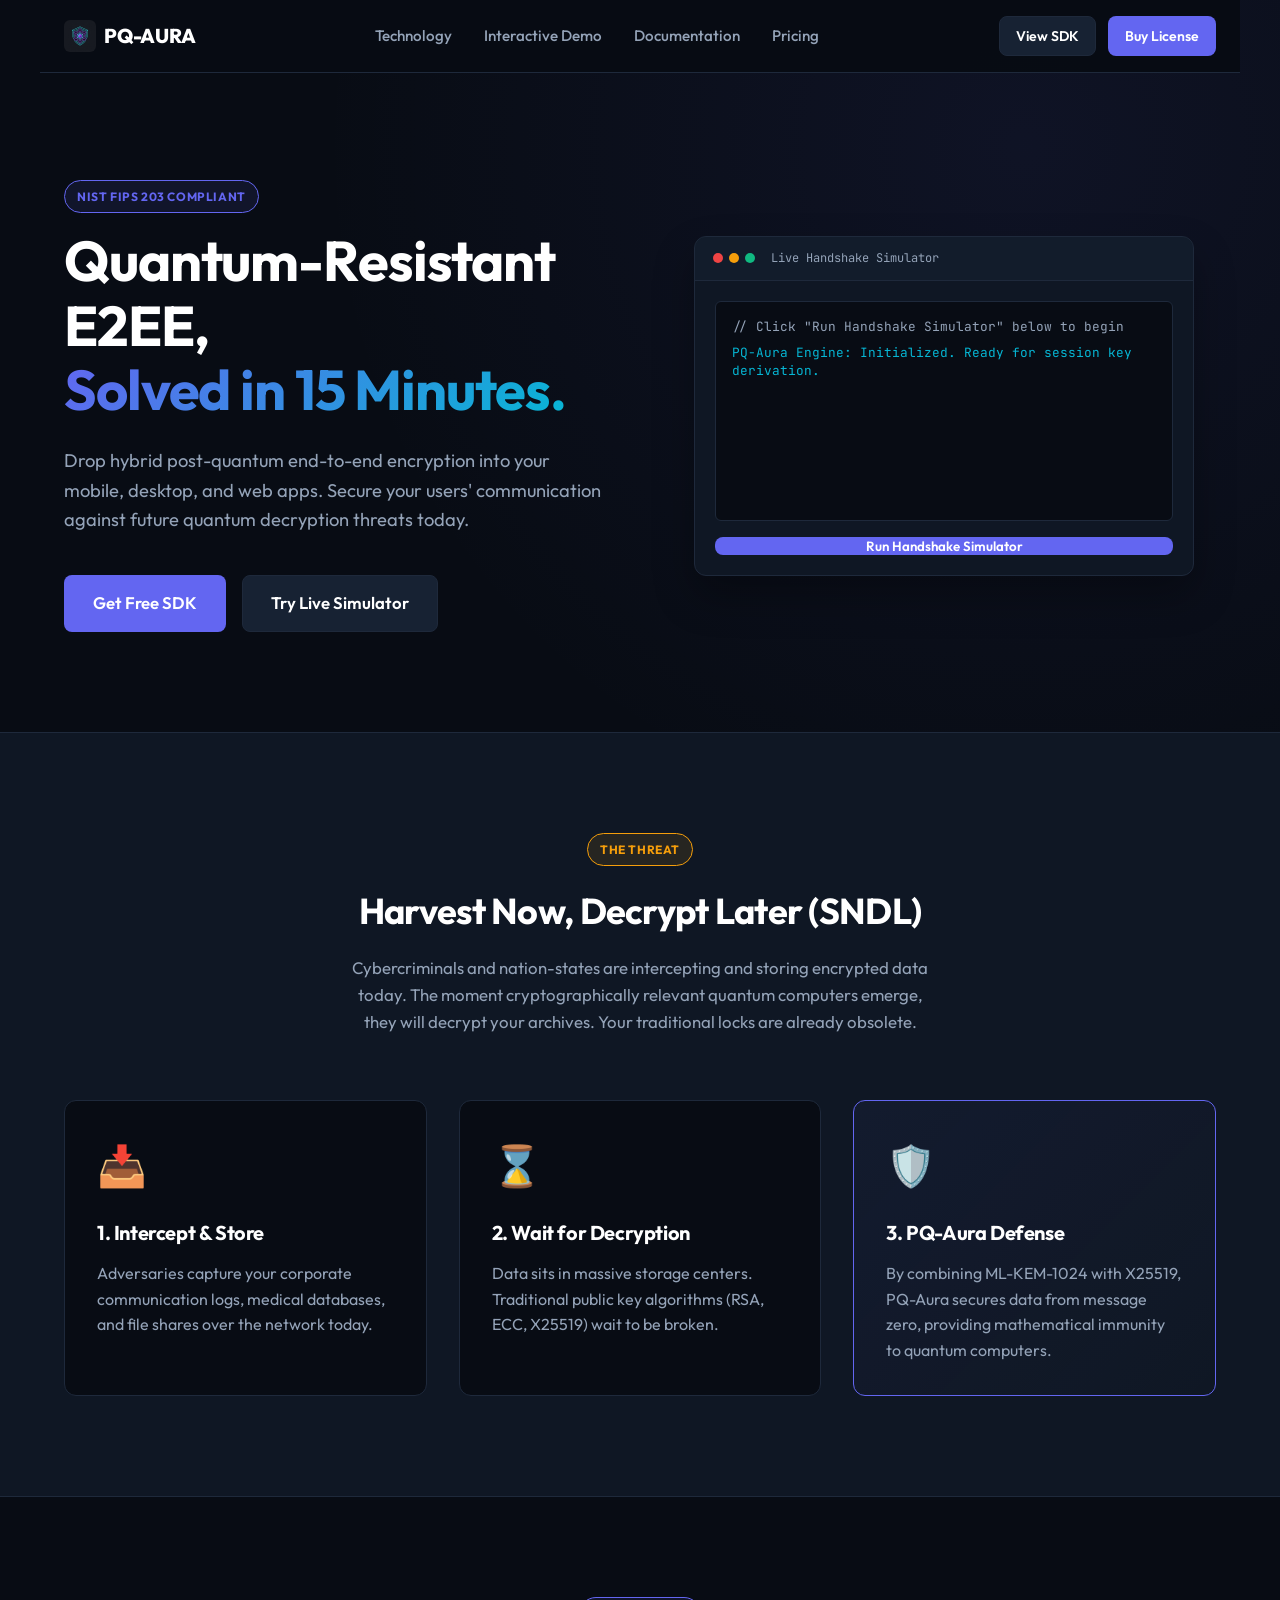
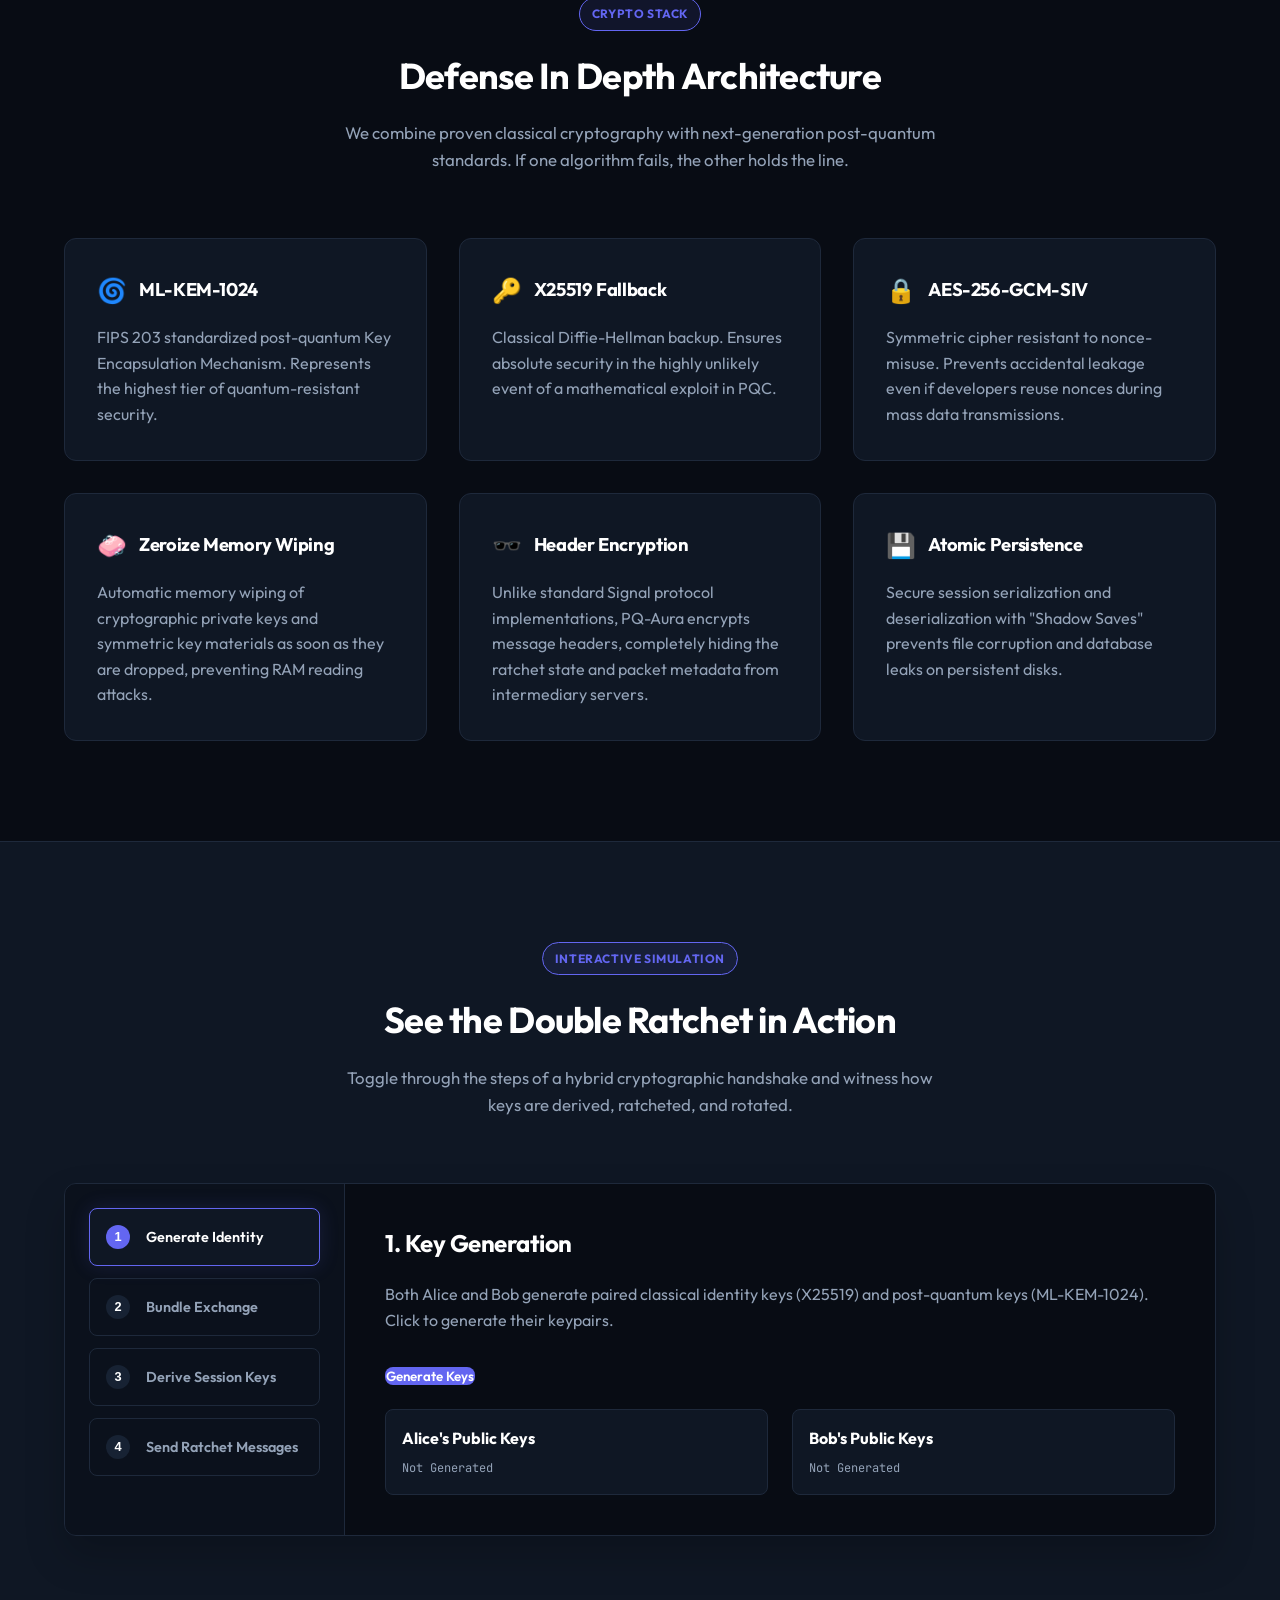
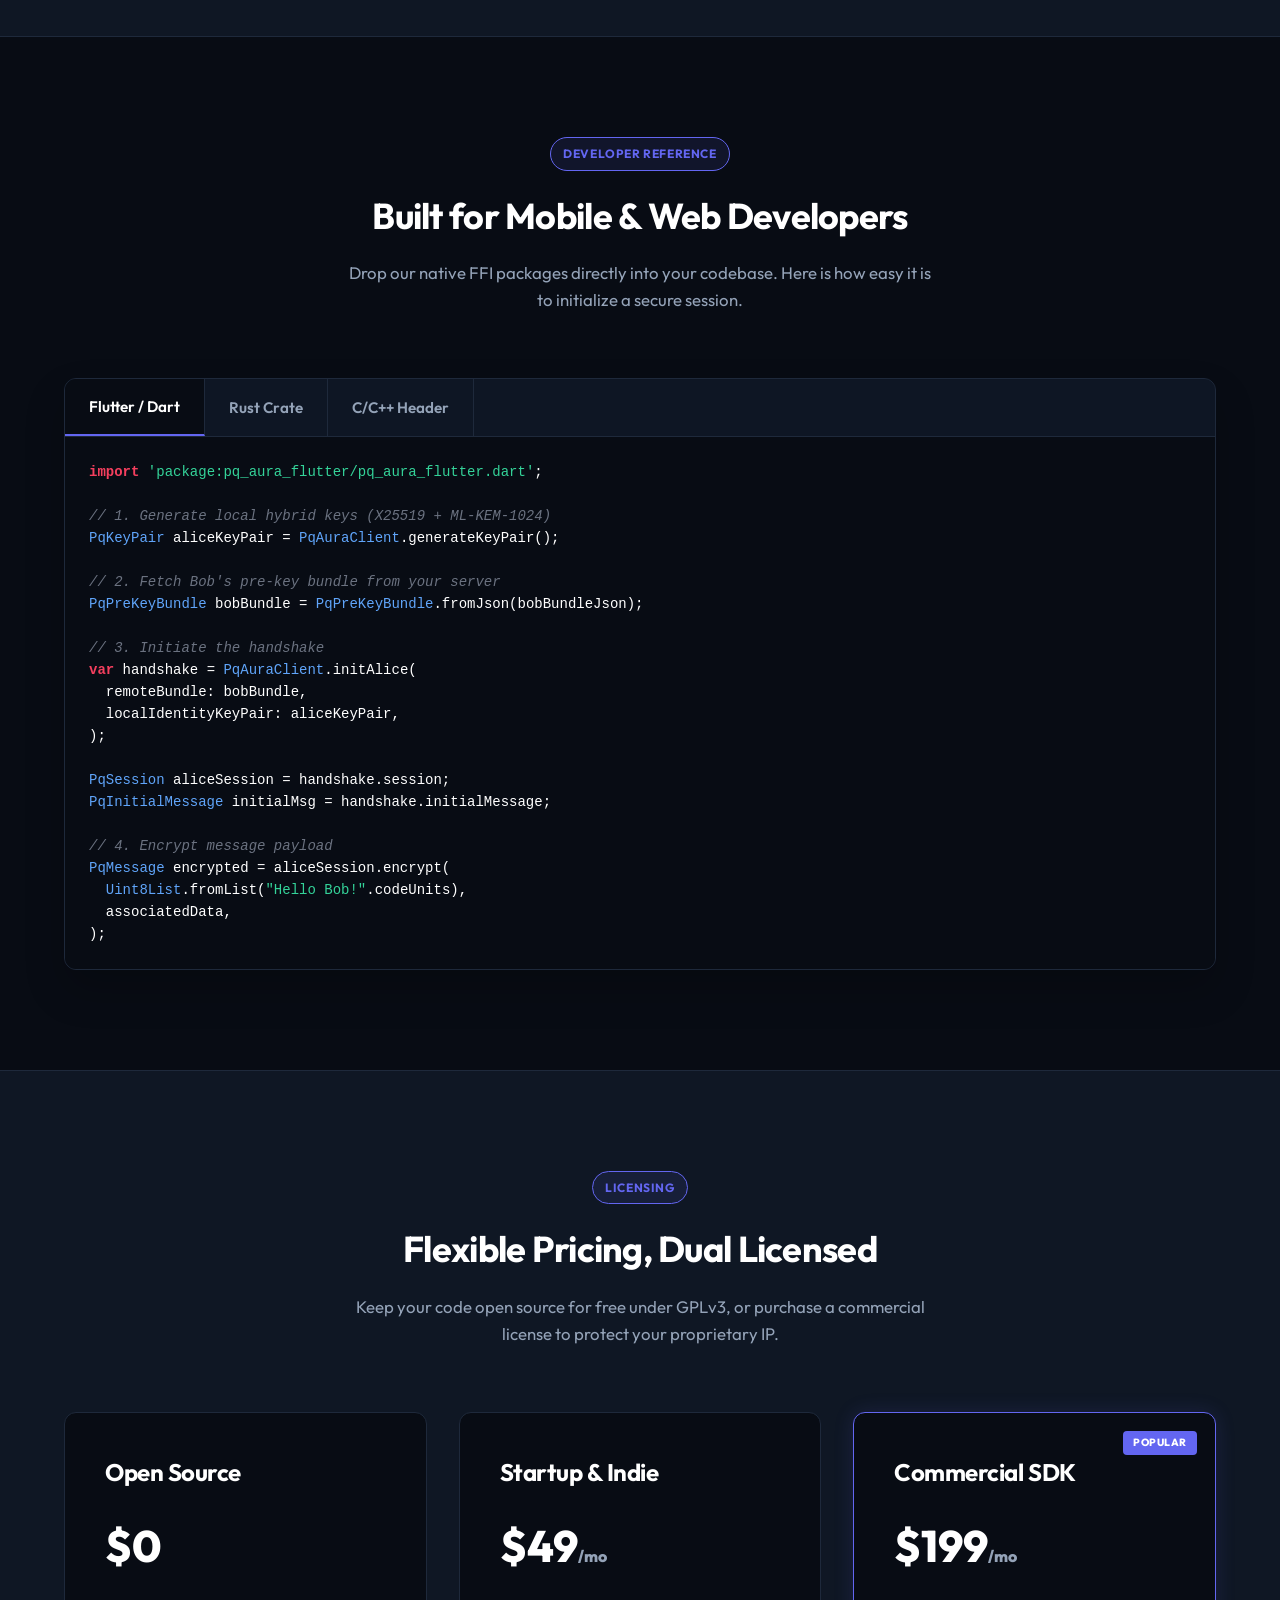
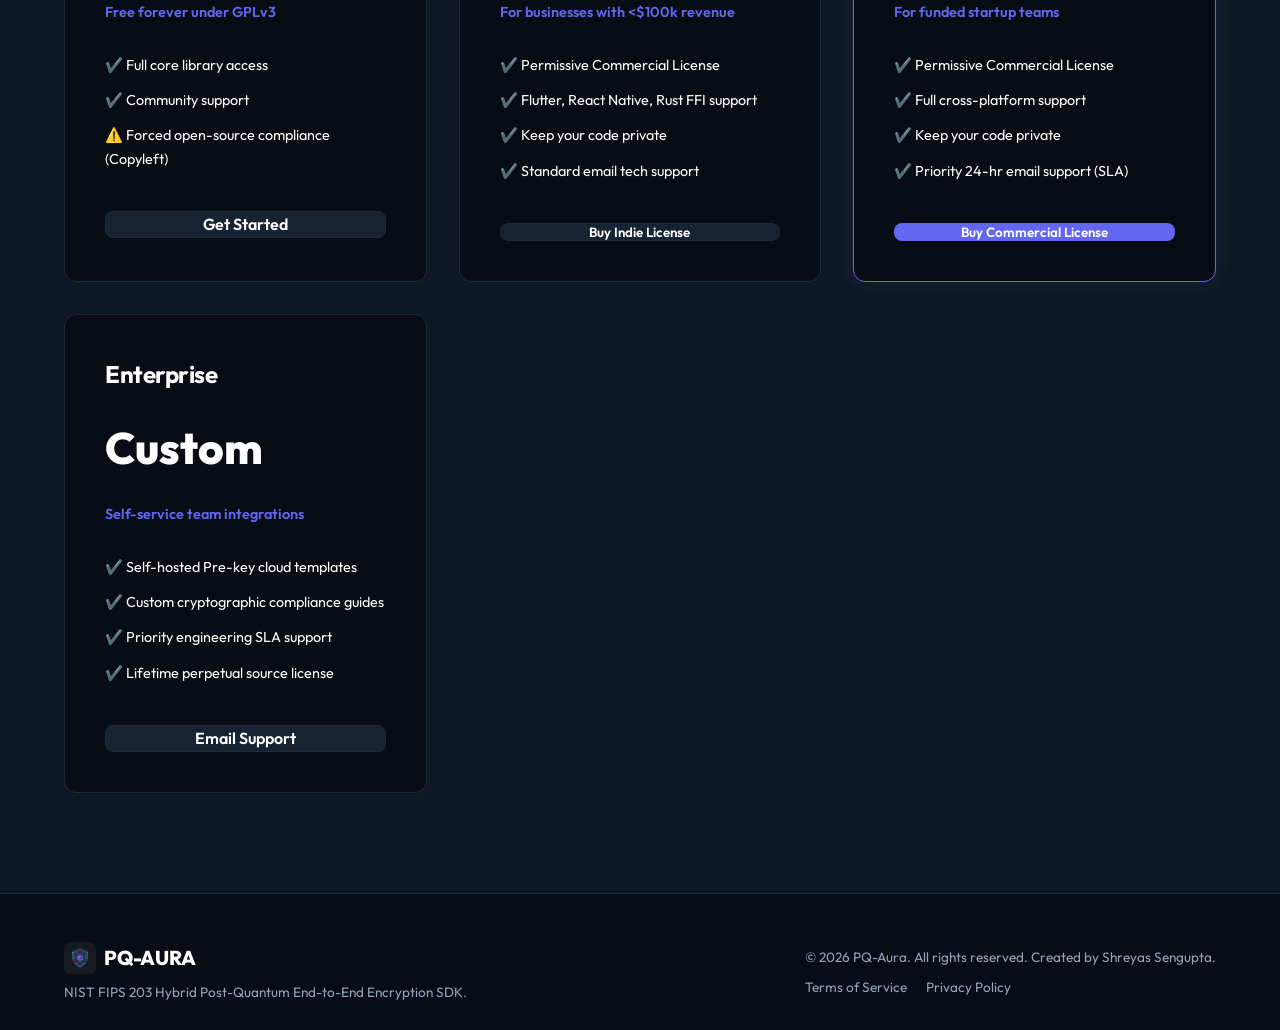
==== commit 2130f2f5: "feat: implement Startup & Indie pricing tier (/mo) with revenue caps" ====
--- a/website/index.html
+++ b/website/index.html
@@ -371,24 +371,37 @@
                     <p class="price-subtitle">Free forever under GPLv3</p>
                     <ul class="price-features">
                         <li>✔️ Full core library access</li>
-                        <li>✔️ community support</li>
+                        <li>✔️ Community support</li>
                         <li>⚠️ Forced open-source compliance (Copyleft)</li>
                     </ul>
                     <a href="#code" class="btn btn-secondary btn-block" id="btn-pricing-oss">Get Started</a>
+                </div>
+
+                <div class="pricing-card" id="price-indie">
+                    <h3>Startup & Indie</h3>
+                    <div class="price">$49<span>/mo</span></div>
+                    <p class="price-subtitle">For businesses with &lt;$100k revenue</p>
+                    <ul class="price-features">
+                        <li>✔️ Permissive Commercial License</li>
+                        <li>✔️ Flutter, React Native, Rust FFI support</li>
+                        <li>✔️ Keep your code private</li>
+                        <li>✔️ Standard email tech support</li>
+                    </ul>
+                    <button class="btn btn-secondary btn-block" id="btn-pricing-indie">Buy Indie License</button>
                 </div>
 
                 <div class="pricing-card popular-card" id="price-commercial">
                     <div class="card-badge">POPULAR</div>
                     <h3>Commercial SDK</h3>
                     <div class="price">$199<span>/mo</span></div>
-                    <p class="price-subtitle">For proprietary products</p>
+                    <p class="price-subtitle">For funded startup teams</p>
                     <ul class="price-features">
-                        <li>✔️ Permissive MIT-style License</li>
-                        <li>✔️ Flutter, React Native, Rust FFI support</li>
-                        <li>✔️ Bypass copyleft / Keep your code private</li>
-                        <li>✔️ Email tech support</li>
+                        <li>✔️ Permissive Commercial License</li>
+                        <li>✔️ Full cross-platform support</li>
+                        <li>✔️ Keep your code private</li>
+                        <li>✔️ Priority 24-hr email support (SLA)</li>
                     </ul>
-                    <button class="btn btn-primary btn-block" id="btn-pricing-commercial">Buy with Razorpay</button>
+                    <button class="btn btn-primary btn-block" id="btn-pricing-commercial">Buy Commercial License</button>
                 </div>
 
                 <div class="pricing-card" id="price-enterprise">
@@ -396,12 +409,12 @@
                     <div class="price">Custom</div>
                     <p class="price-subtitle">Self-service team integrations</p>
                     <ul class="price-features">
-                        <li>✔️ Self-hosted Pre-key cloud server templates</li>
+                        <li>✔️ Self-hosted Pre-key cloud templates</li>
                         <li>✔️ Custom cryptographic compliance guides</li>
-                        <li>✔️ Asynchronous SLA priority email support</li>
-                        <li>✔️ Lifetime perpetual source code license</li>
+                        <li>✔️ Priority engineering SLA support</li>
+                        <li>✔️ Lifetime perpetual source license</li>
                     </ul>
-                    <a href="mailto:support@pqaura.com" class="btn btn-secondary btn-block" id="btn-pricing-enterprise">Email Support</a>
+                    <a href="mailto:peter_parker_2008@outlook.com" class="btn btn-secondary btn-block" id="btn-pricing-enterprise">Email Support</a>
                 </div>
             </div>
         </div>
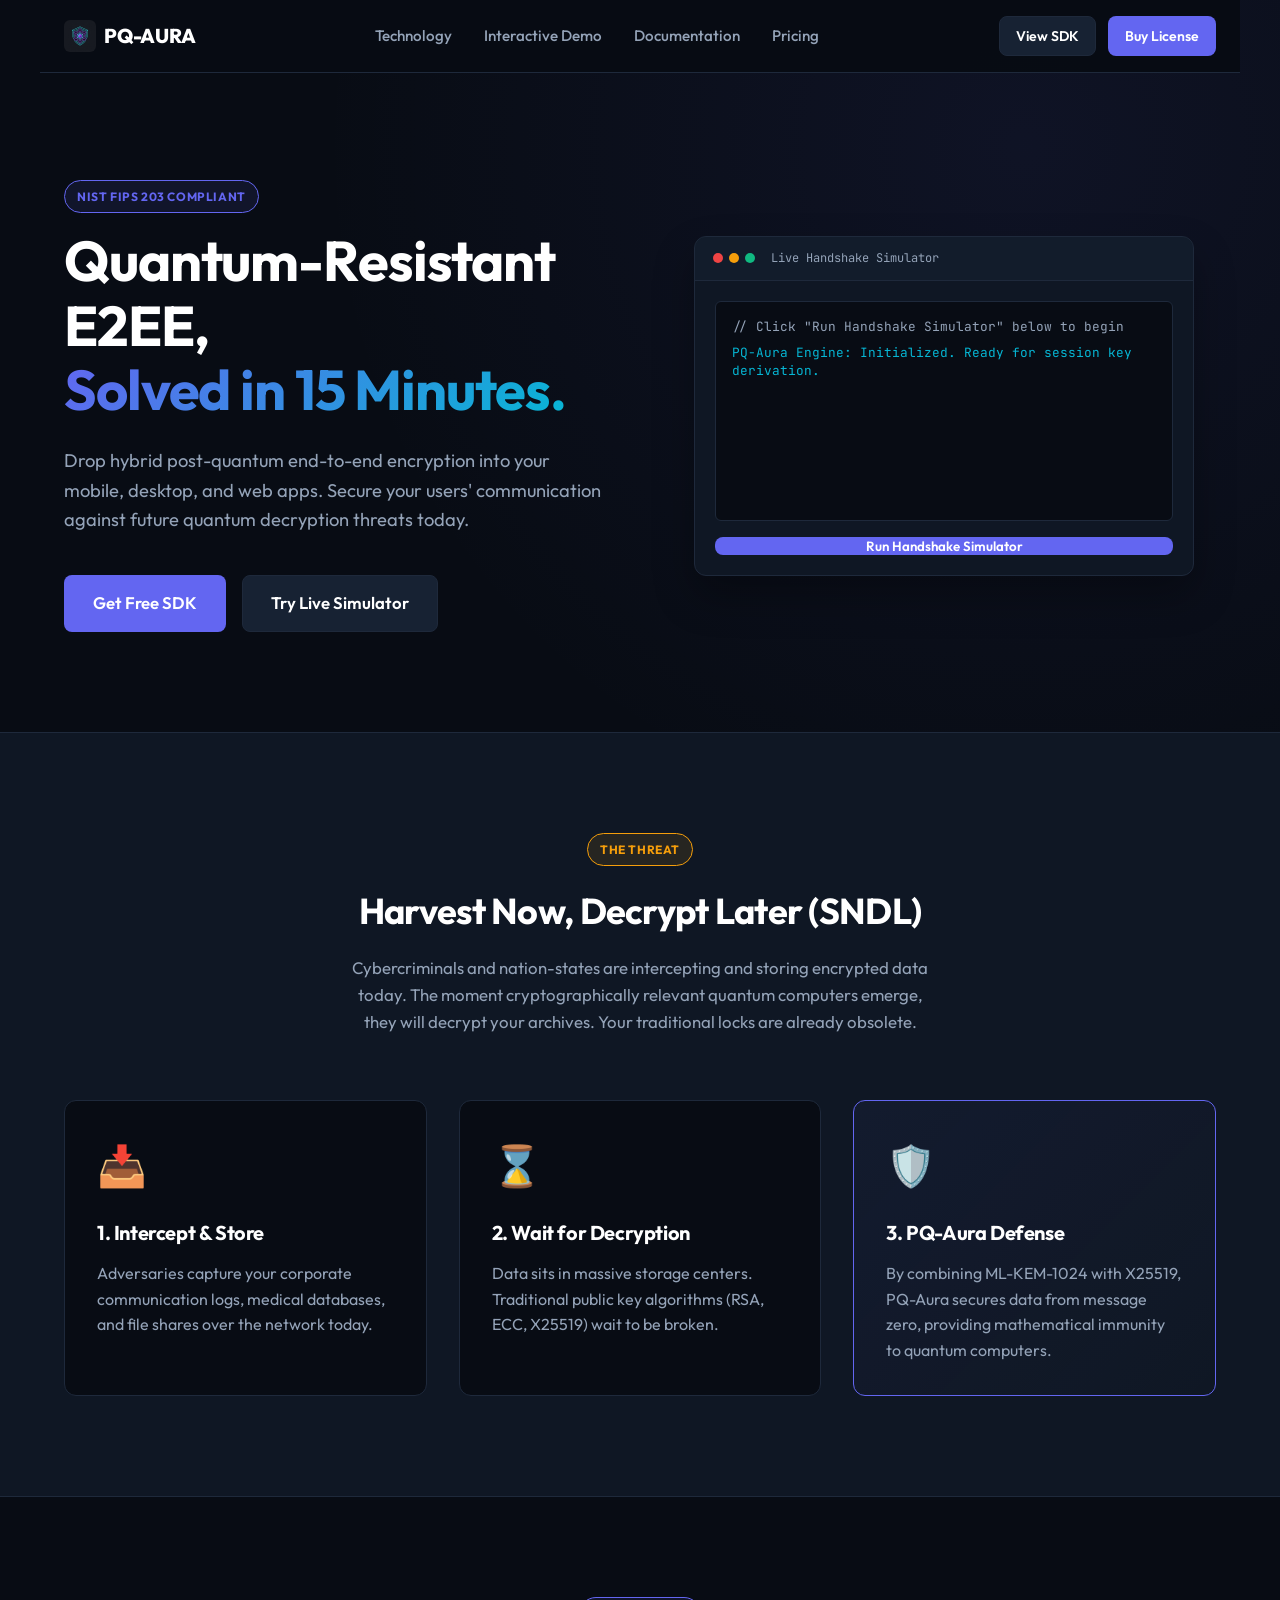
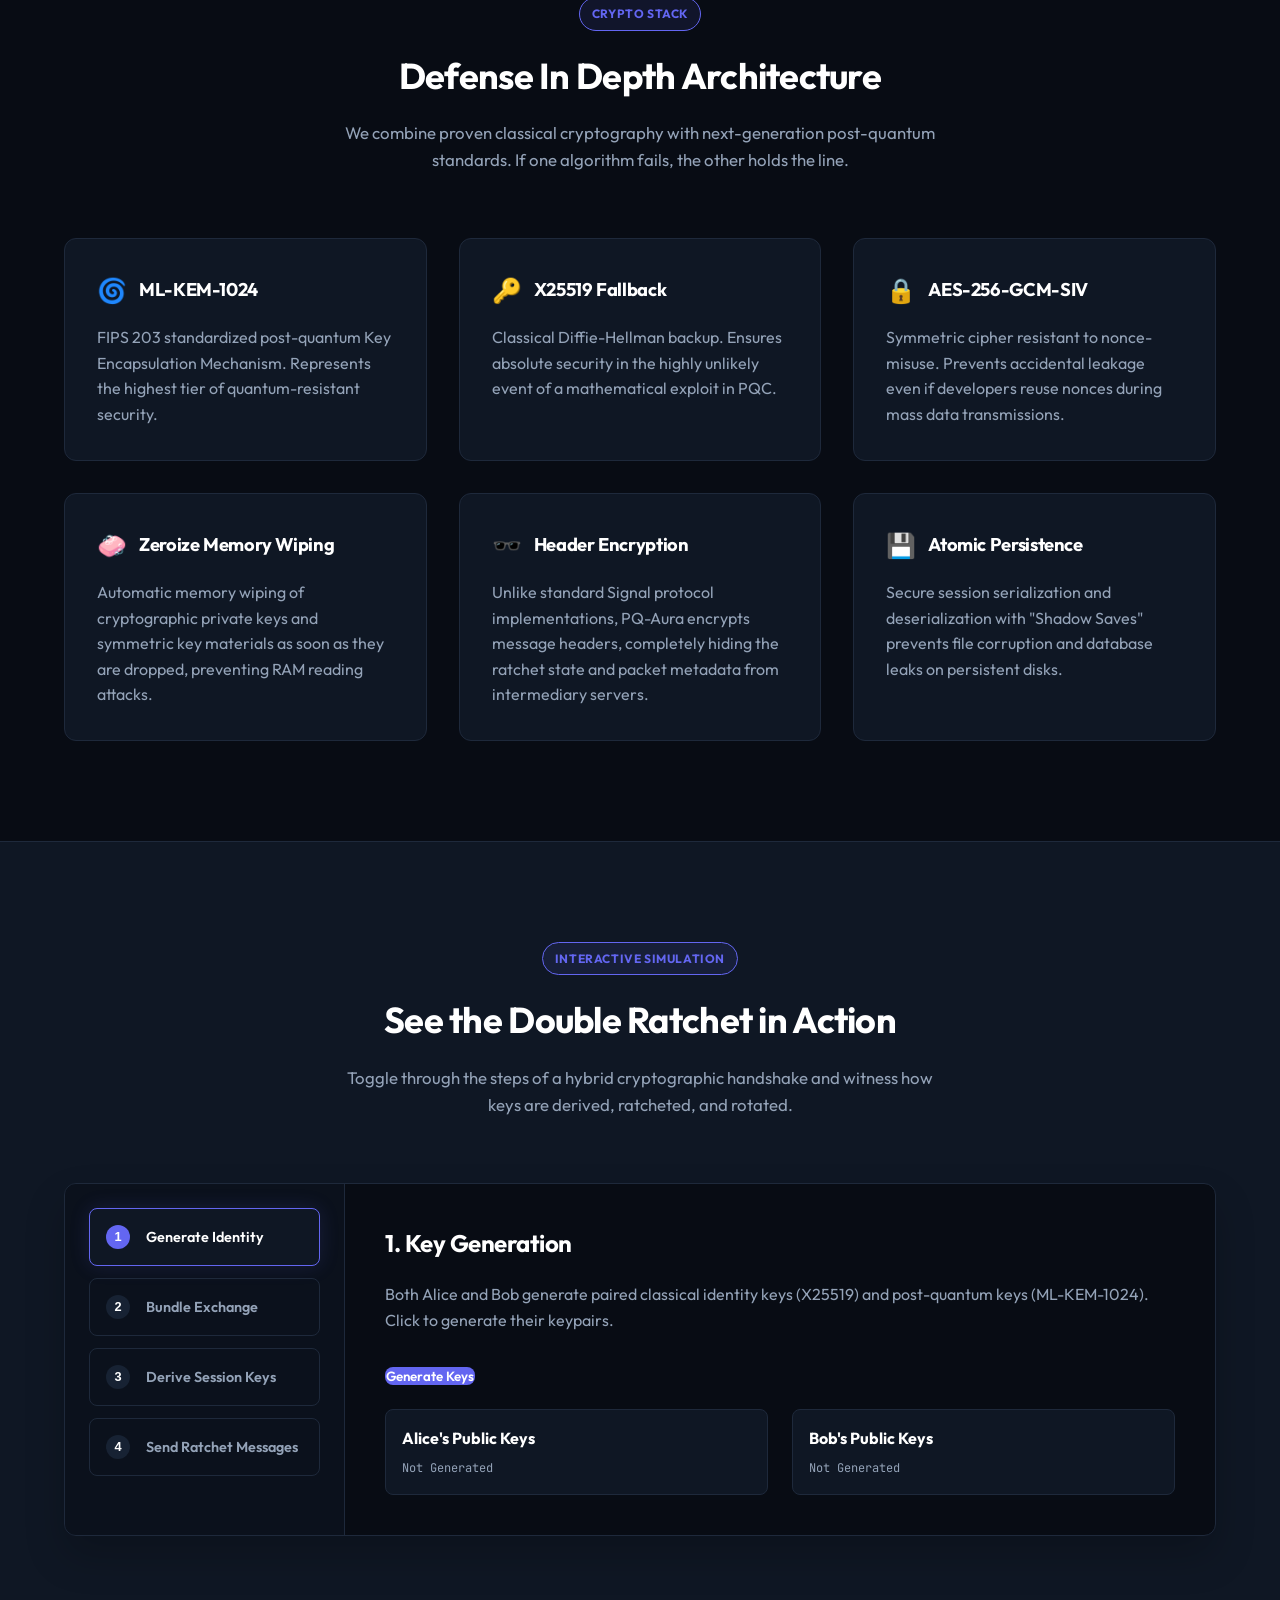
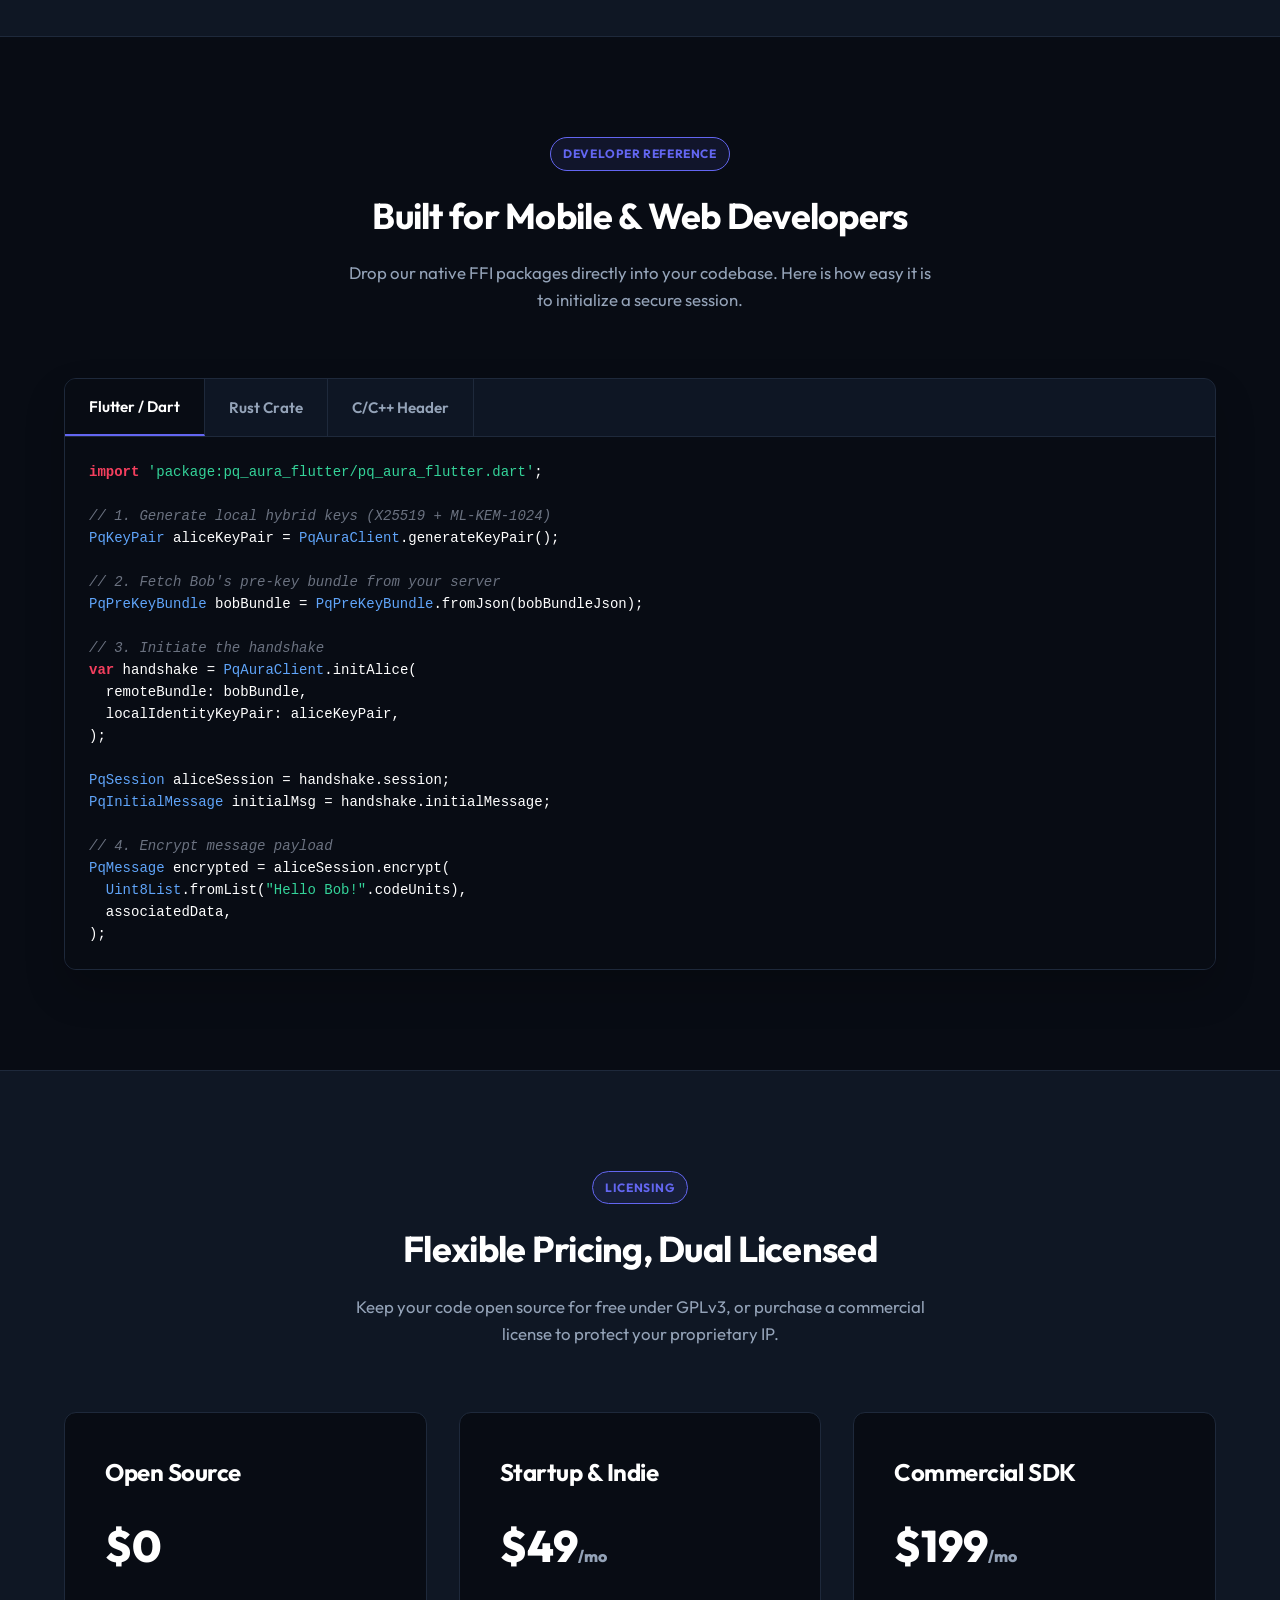
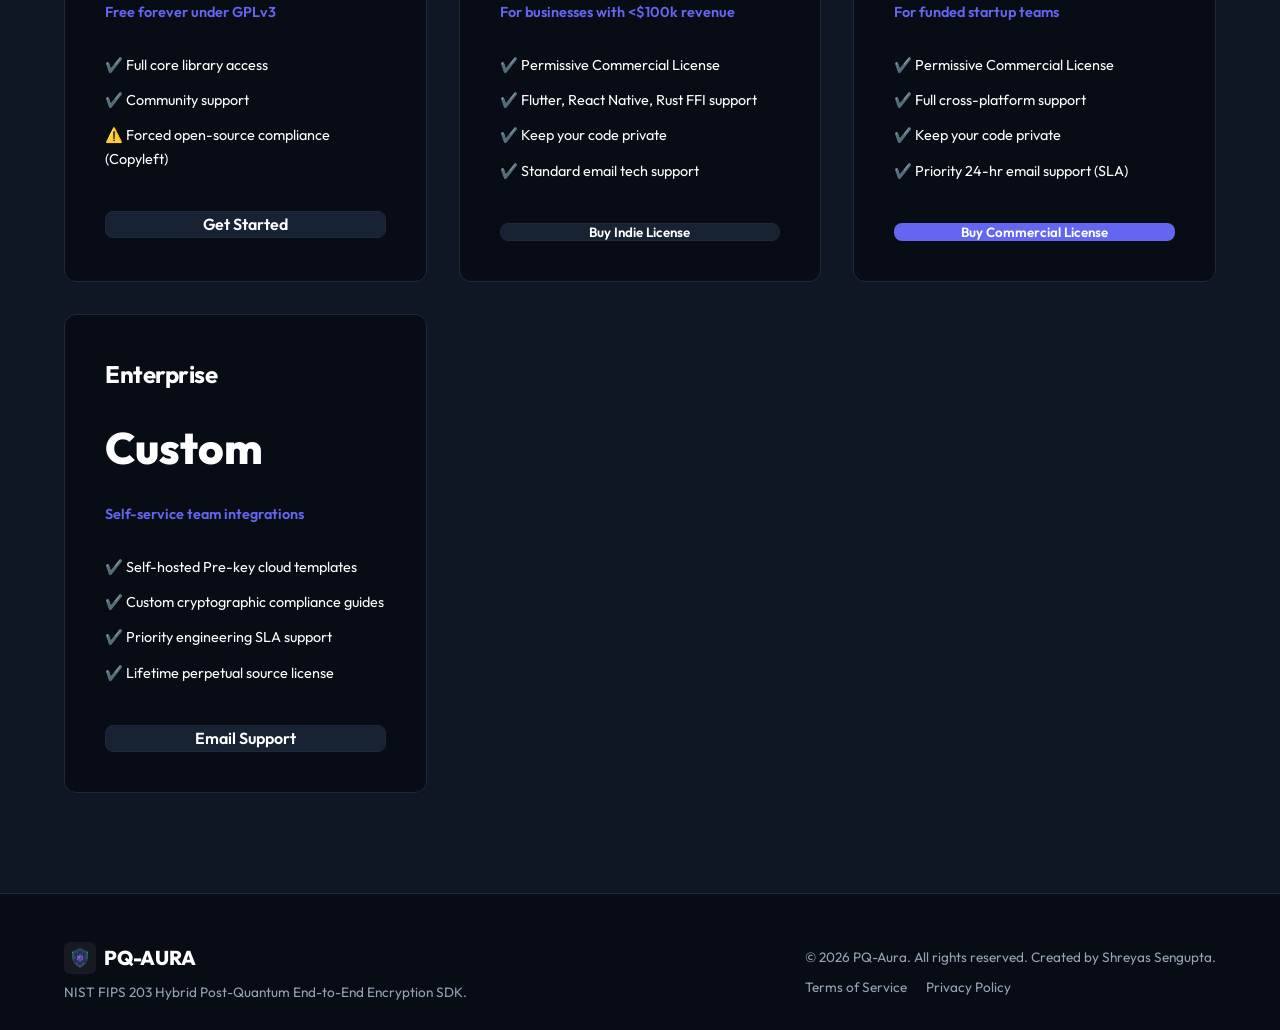
==== commit b7f1c94b: "style: remove popular badge highlight from commercial pricing card" ====
--- a/website/index.html
+++ b/website/index.html
@@ -390,8 +390,7 @@
                     <button class="btn btn-secondary btn-block" id="btn-pricing-indie">Buy Indie License</button>
                 </div>
 
-                <div class="pricing-card popular-card" id="price-commercial">
-                    <div class="card-badge">POPULAR</div>
+                <div class="pricing-card" id="price-commercial">
                     <h3>Commercial SDK</h3>
                     <div class="price">$199<span>/mo</span></div>
                     <p class="price-subtitle">For funded startup teams</p>
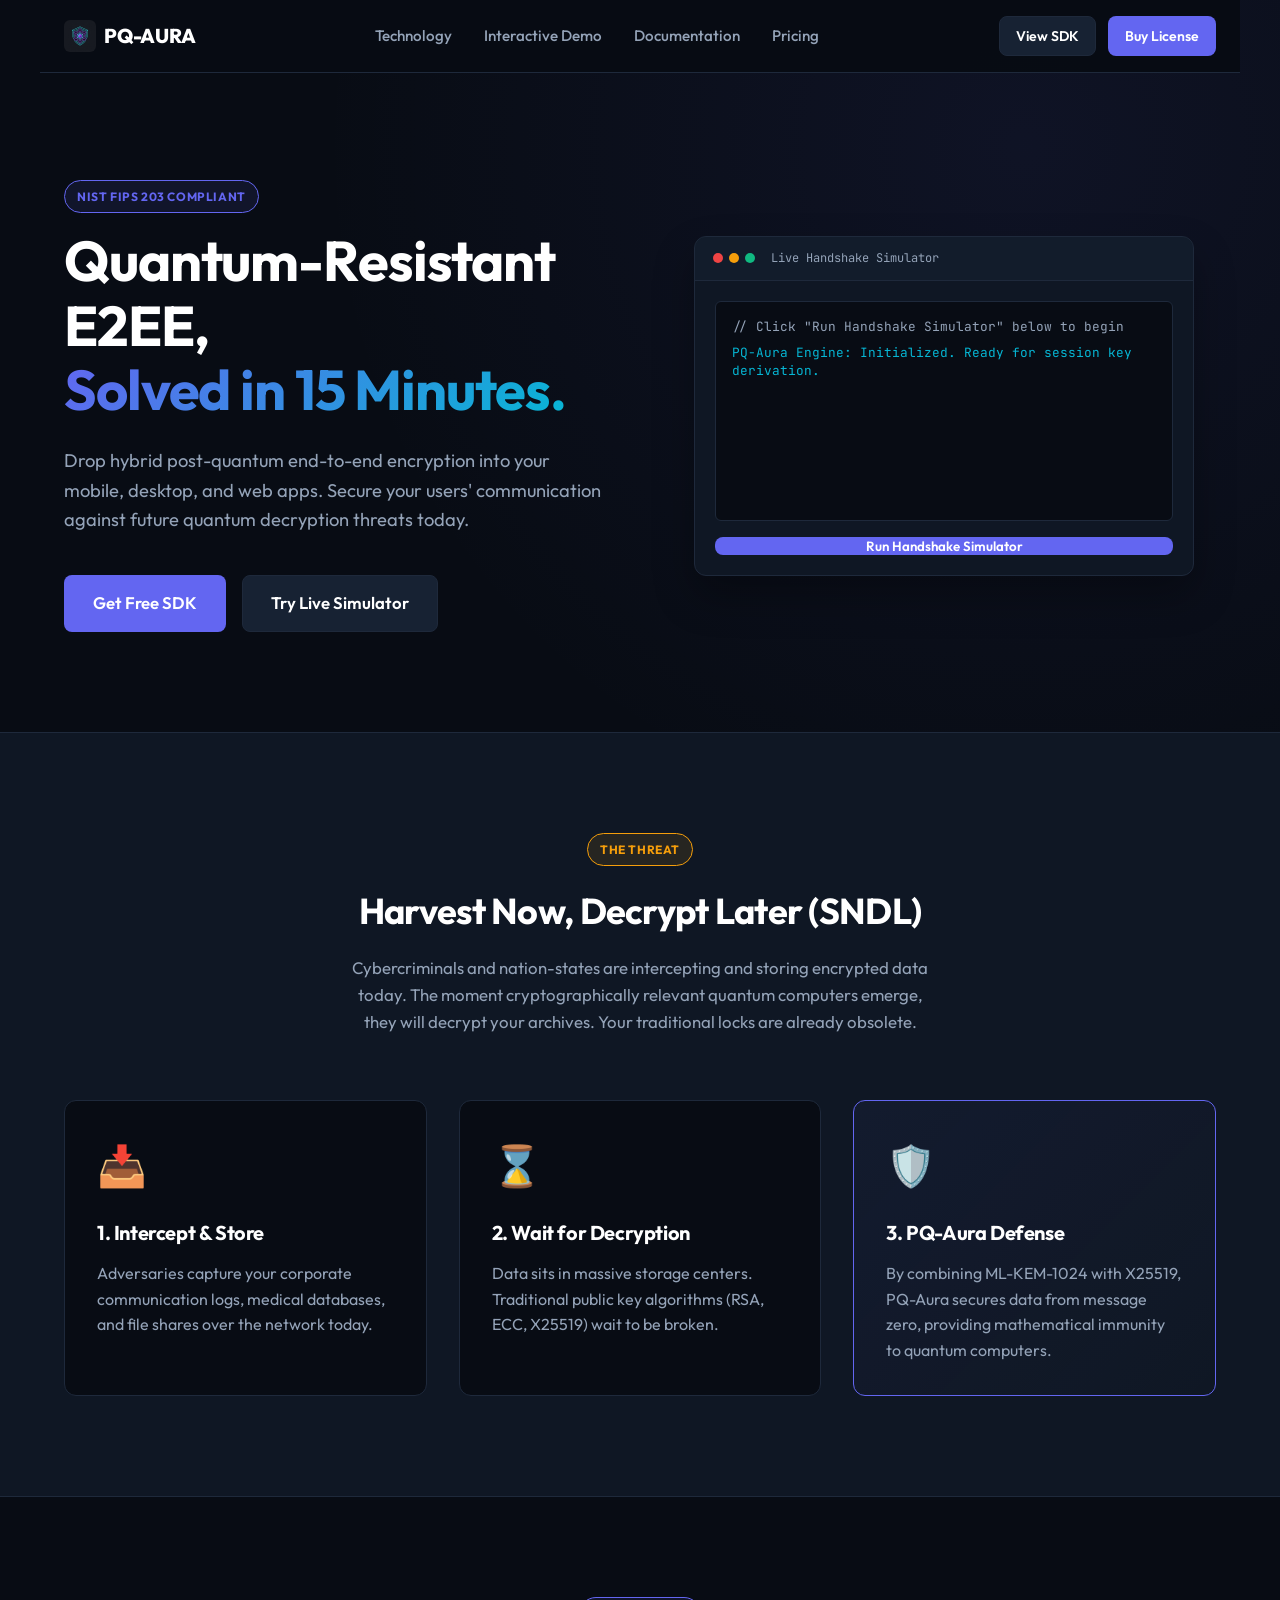
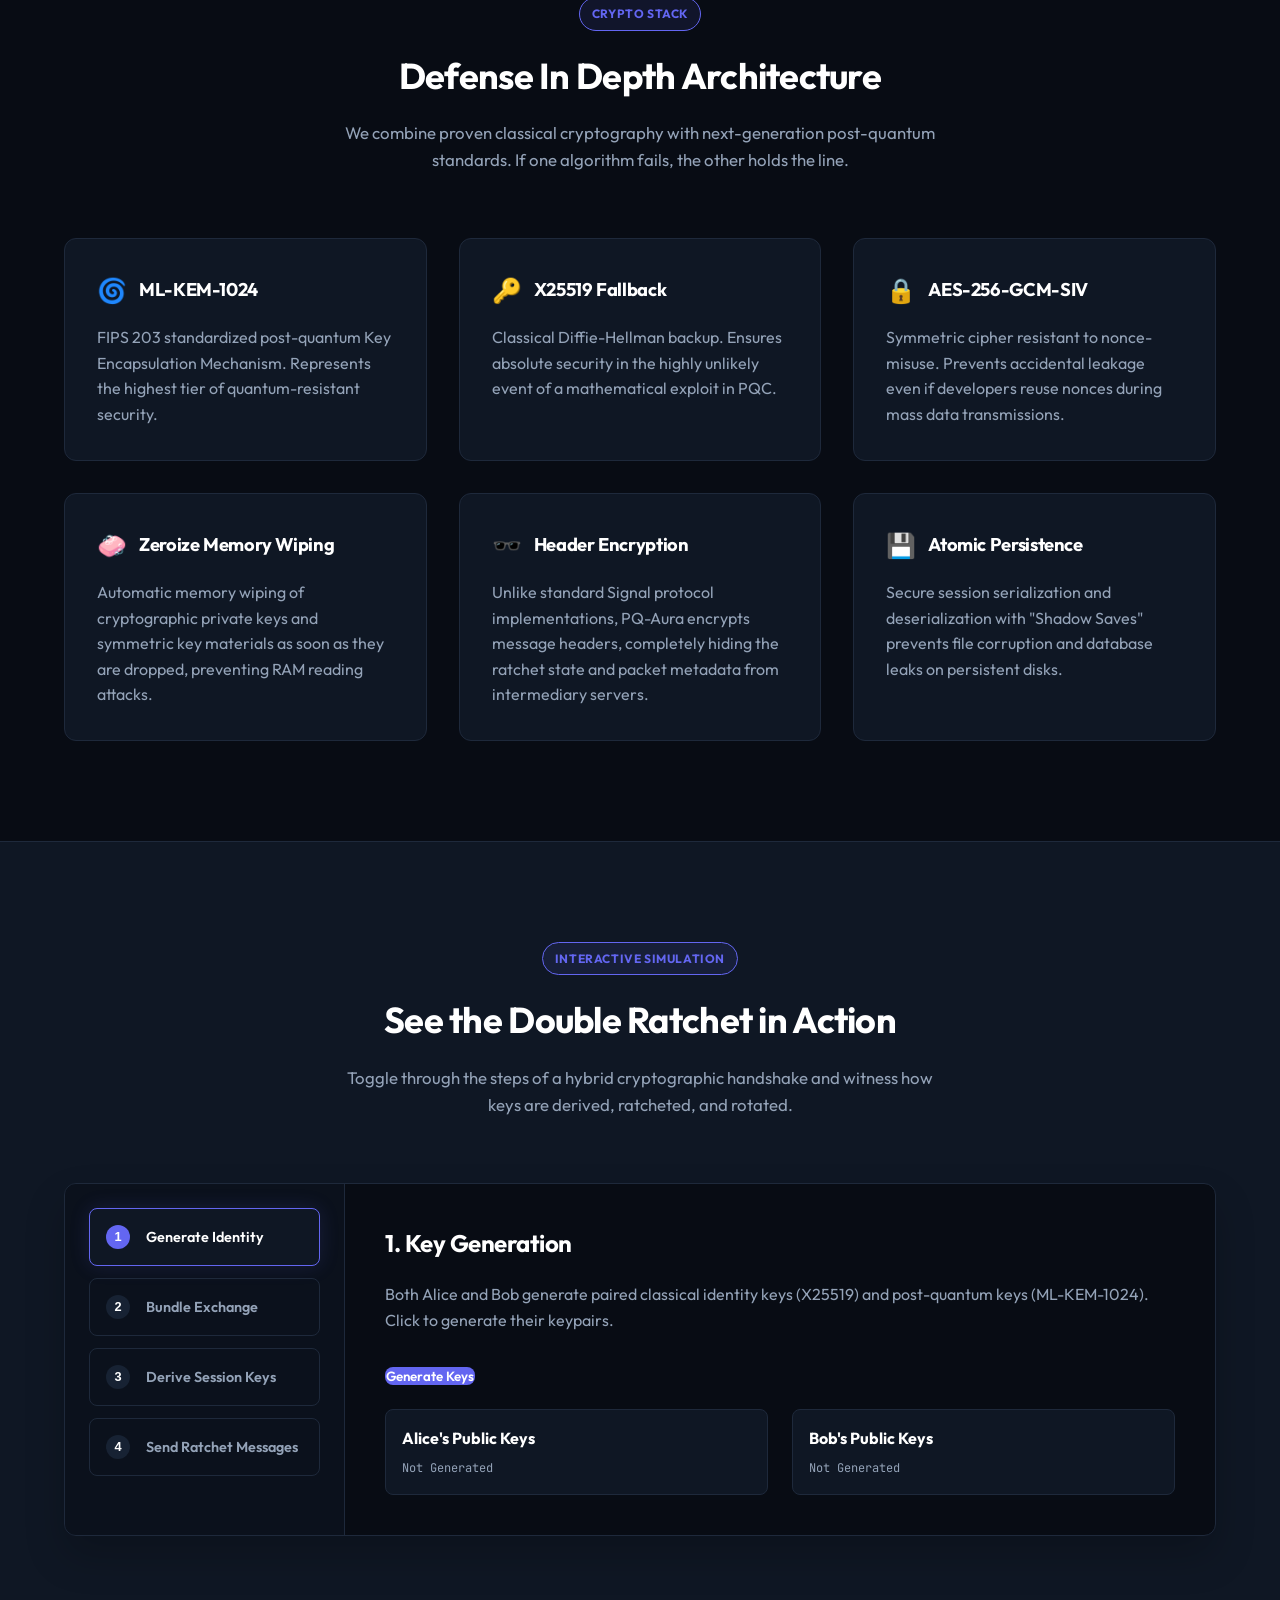
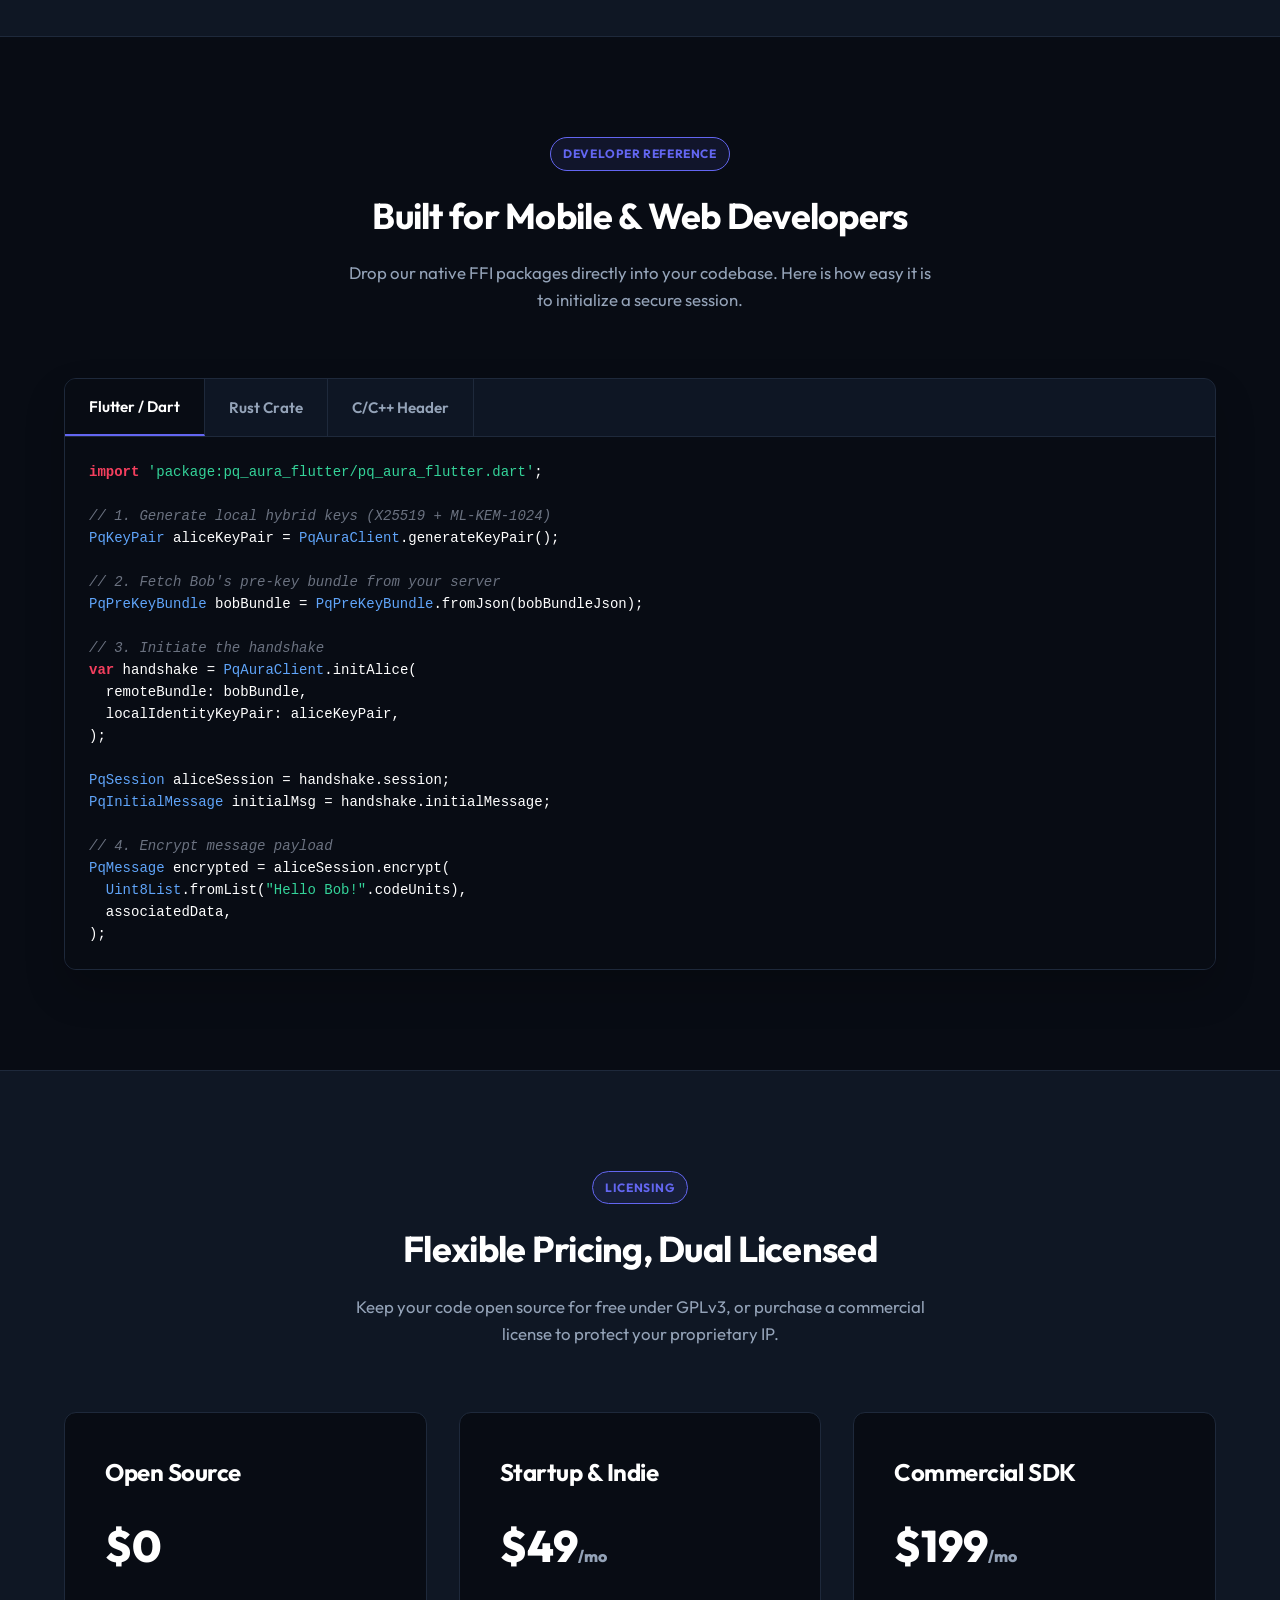
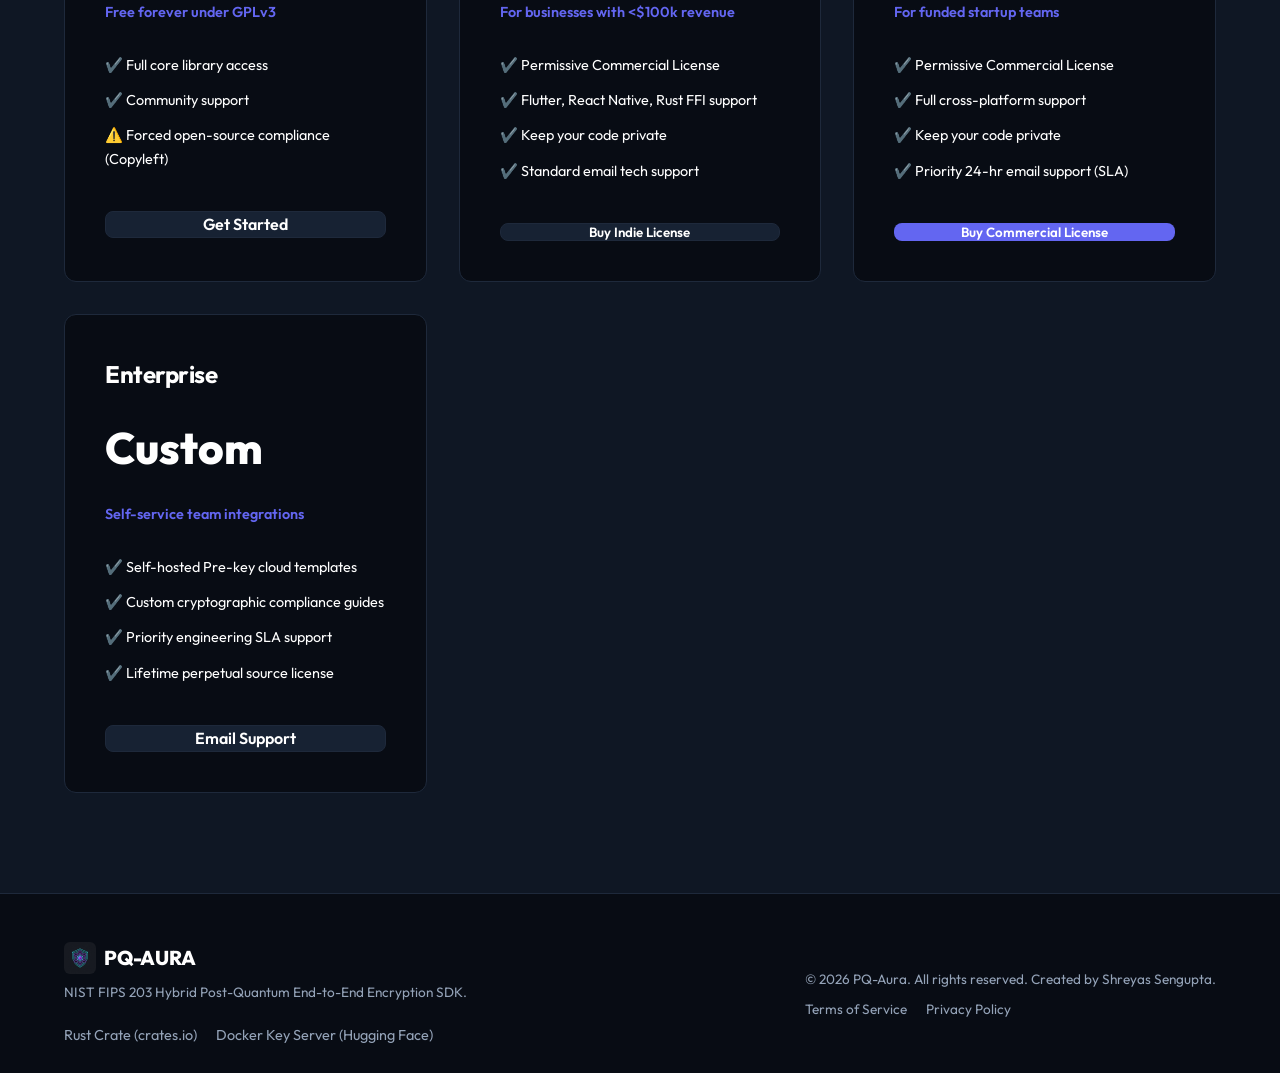
==== commit 59df2bfb: "Update website with crates.io and Hugging Face Docker Space links" ====
--- a/website/index.html
+++ b/website/index.html
@@ -222,7 +222,7 @@
 
                     <div class="sim-pane" id="pane-step2">
                         <h3>2. Pre-Key Bundle Upload</h3>
-                        <p>Bob registers and uploads his Identity Key and Signed Pre-Key to our hosted cloud Key Server so that Alice can start a session with him offline.</p>
+                        <p>Bob registers and uploads his Identity Key and Signed Pre-Key to our hosted cloud Key Server (run on a <a href="https://huggingface.co/spaces/peter14l/pq-aura-server" target="_blank" style="color: var(--accent-primary); text-decoration: underline;">Hugging Face Docker Space</a>) so that Alice can start a session with him offline.</p>
                         <div class="sim-action-area">
                             <button class="btn btn-primary" id="btn-upload-bundle" disabled>Upload Bob's Pre-key Bundle</button>
                         </div>
@@ -307,6 +307,9 @@
 
                     <!-- Rust code -->
                     <div class="tab-content-pane" id="tab-pane-rust">
+                        <div style="margin-bottom: 12px; font-size: 0.95rem; color: var(--text-muted);">
+                            Published Crate: <a href="https://crates.io/crates/pq-aura" target="_blank" style="color: var(--accent-primary); text-decoration: underline; font-weight: 500;">crates.io/crates/pq-aura</a>
+                        </div>
                         <pre><code><span class="keyword">use</span> pq_aura::handshake::<span class="type">HandshakeEngine</span>;
 <span class="keyword">use</span> pq_aura::<span class="type">RatchetEngine</span>;
 
@@ -428,6 +431,10 @@
                     <span class="logo-text">PQ-AURA</span>
                 </a>
                 <p>NIST FIPS 203 Hybrid Post-Quantum End-to-End Encryption SDK.</p>
+                <p style="margin-top:12px; font-size:0.9rem;">
+                    <a href="https://crates.io/crates/pq-aura" target="_blank" style="color:var(--text-muted);text-decoration:none;margin-right:16px;transition:color 0.2s;" onmouseover="this.style.color='var(--accent-primary)'" onmouseout="this.style.color='var(--text-muted)'">Rust Crate (crates.io)</a>
+                    <a href="https://huggingface.co/spaces/peter14l/pq-aura-server" target="_blank" style="color:var(--text-muted);text-decoration:none;transition:color 0.2s;" onmouseover="this.style.color='var(--accent-primary)'" onmouseout="this.style.color='var(--text-muted)'">Docker Key Server (Hugging Face)</a>
+                </p>
             </div>
             <div class="footer-right">
                 <p>&copy; 2026 PQ-Aura. All rights reserved. Created by Shreyas Sengupta.</p>
